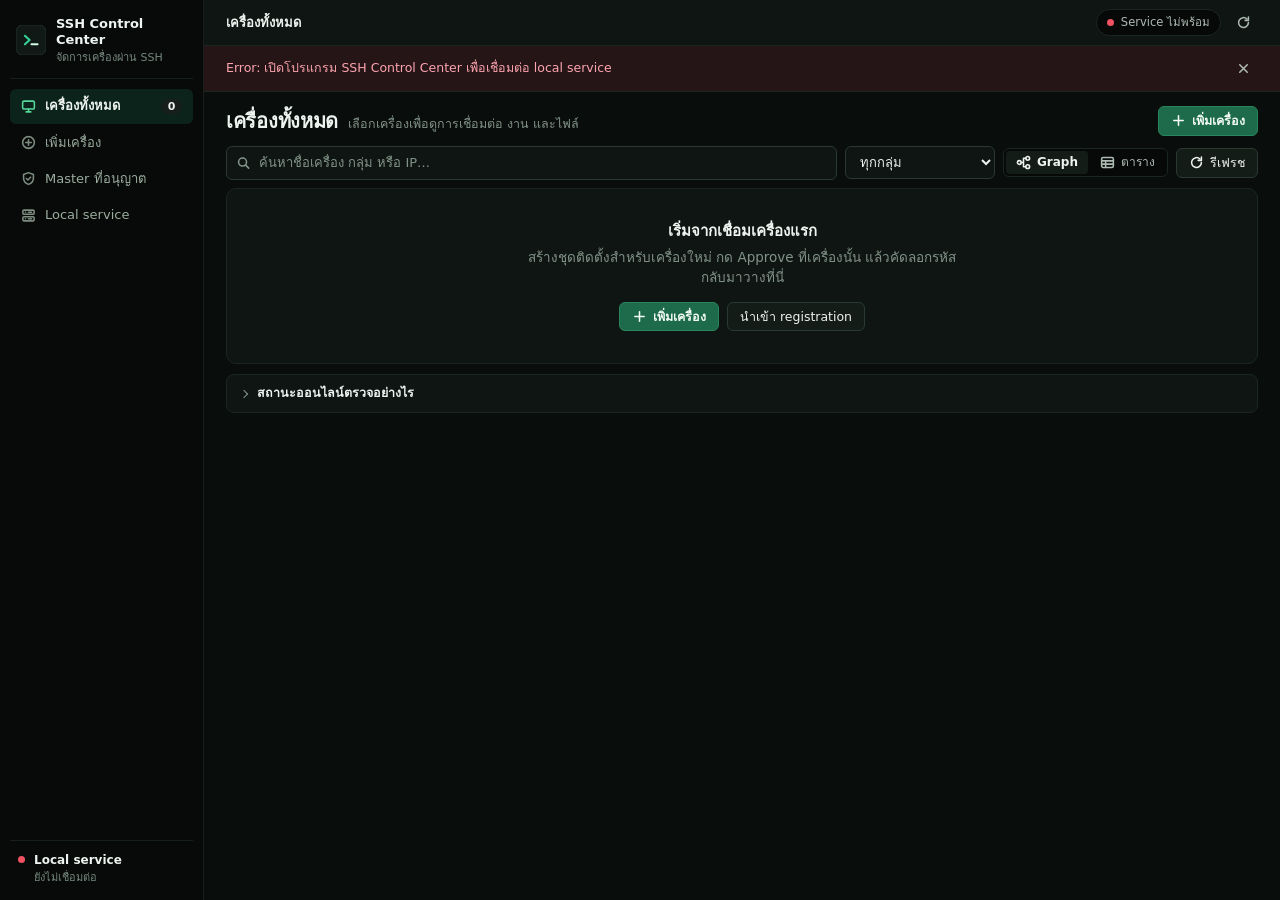
==== desktop/ui/index.html @ c4770f15 "Initial public release of SSH Control Center 0.4.0 Run commands, edit files and open terminals on Wi" ====
<!doctype html>
<html lang="th" data-theme="dark">
<head>
  <meta charset="utf-8">
  <meta name="viewport" content="width=device-width, initial-scale=1">
  <meta name="color-scheme" content="dark">
  <title>SSH Control Center</title><link rel="icon" href="data:,">
  <link rel="stylesheet" href="app.css">
  <script src="app.js" type="module"></script>
</head>
<body>
  <aside class="sidebar">
    <div class="brand">
      <svg class="brand-mark" viewBox="0 0 32 32" aria-hidden="true"><rect width="32" height="32" rx="7" fill="#111916" stroke="#22332c"/><path d="M9.5 11.5 14.5 16l-5 4.5" fill="none" stroke="#34d399" stroke-width="2.2" stroke-linecap="round" stroke-linejoin="round"/><path d="M16.5 20.5h6.5" stroke="#d1fae5" stroke-width="2.2" stroke-linecap="round"/></svg>
      <div class="brand-name">SSH Control Center<span>จัดการเครื่องผ่าน SSH</span></div>
    </div>
    <nav aria-label="เมนูหลัก">
      <button data-page="fleet" class="nav active"><svg class="i" viewBox="0 0 16 16" aria-hidden="true"><rect x="1.75" y="2.25" width="12.5" height="8.5" rx="1.5"/><path d="M5.5 13.75h5M8 10.75v3"/></svg>เครื่องทั้งหมด <span id="fleet-count" class="count">0</span></button>
      <button data-page="enroll" class="nav"><svg class="i" viewBox="0 0 16 16" aria-hidden="true"><circle cx="8" cy="8" r="6.25"/><path d="M8 5v6M5 8h6"/></svg>เพิ่มเครื่อง</button>
      <button data-page="masters" class="nav"><svg class="i" viewBox="0 0 16 16" aria-hidden="true"><path d="M8 1.75 2.75 3.75v4c0 3.1 2.2 5.4 5.25 6.5 3.05-1.1 5.25-3.4 5.25-6.5v-4Z"/><path d="m5.75 8 1.6 1.6 2.9-3"/></svg>Master ที่อนุญาต</button>
      <button data-page="service" class="nav"><svg class="i" viewBox="0 0 16 16" aria-hidden="true"><rect x="2" y="2.25" width="12" height="4.5" rx="1.25"/><rect x="2" y="9.25" width="12" height="4.5" rx="1.25"/><path d="M4.75 4.5h.01M4.75 11.5h.01M8 4.5h3.25M8 11.5h3.25"/></svg>Local service</button>
    </nav>
    <div class="sidebar-foot" title="ปิดหน้าต่างนี้แล้ว service และงานที่รันอยู่ยังทำงานต่อ"><span id="node-dot" class="dot pending"></span><strong id="node-label">กำลังเชื่อมต่อ…</strong><span id="node-role">ผ่าน local service</span></div>
  </aside>
  <div class="workspace">
    <header class="topbar">
      <div id="breadcrumb" class="breadcrumb"><strong>เครื่องทั้งหมด</strong></div>
      <div class="topbar-tools">
        <div class="service-pill" title="สถานะ local service บนเครื่องนี้"><span id="service-dot" class="dot pending"></span><span id="service-label">กำลังตรวจ service</span></div>
        <button class="icon-button" id="refresh-all" aria-label="รีเฟรชข้อมูล" title="รีเฟรชข้อมูล"><svg class="i" viewBox="0 0 16 16" aria-hidden="true"><path d="M13.25 8A5.25 5.25 0 1 1 11.7 4.3"/><path d="M13.25 2.25v3.5h-3.5"/></svg></button>
      </div>
    </header>
    <div id="notice" class="notice" role="status" hidden><span id="notice-text"></span><button type="button" class="icon-button" id="notice-close" aria-label="ปิดข้อความ" title="ปิดข้อความ"><svg class="i" viewBox="0 0 16 16" aria-hidden="true"><path d="m4 4 8 8M12 4l-8 8"/></svg></button></div>
    <main id="main" tabindex="-1"><div class="empty"><p>กำลังอ่านข้อมูลจาก local service…</p></div></main>
  </div>
  <dialog id="shell-dialog">
    <form id="open-shell-session">
      <h2>เลือก session ของ <span id="shell-machine"></span></h2>
      <p class="help">เครื่องนี้มีผู้ใช้ Owner login อยู่หลาย session เลือก session ที่จะเปิด Shell</p>
      <input id="shell-target" type="hidden" name="targetId">
      <label>Owner session<select id="shell-session" name="ownerSessionId" required></select></label>
      <div class="form-actions"><button type="submit" class="primary">เปิด Shell</button><button type="button" data-action="close-shell-dialog">ยกเลิก</button></div>
    </form>
  </dialog>
  <dialog id="two-way-dialog">
    <form id="confirm-two-way">
      <h2>เปิดสองทางกับ <span class="two-way-peer"></span></h2>
      <p>ให้ <strong class="two-way-peer"></strong> สั่งเครื่องลูกของเครื่องนี้ได้ เหมือนที่เครื่องนี้สั่งเครื่องลูกของเครื่องนั้นอยู่แล้ว</p>
      <p class="help">Windows จะขอสิทธิ์ admin หนึ่งครั้งเพื่อติดตั้งบนเครื่องนี้:</p>
      <ul class="help dialog-list"><li>OpenSSH Server (ถ้ายังไม่มี)</li><li>บัญชี sshcc-bridge ที่รับเฉพาะคำสั่งของ Control Center</li><li>กุญแจของ <span class="two-way-peer"></span> ใน authorized_keys และบทบาท Target ของ service</li></ul>
      <details><summary>รายละเอียดเพิ่มเติม</summary><p class="help">ระบบลงทะเบียนเครื่องนี้เป็น Target ของเครื่องนั้นด้วยขั้นตอนจับคู่ปกติ · Firewall คงตามเดิม เครื่องนั้นต้องเข้าพอร์ต 22 ของเครื่องนี้ได้ · ปิดภายหลังได้ด้วย “ปิดการ merge” หรือถอนสิทธิ์ Master</p></details>
      <input type="hidden" name="targetId">
      <div class="form-actions"><button type="submit" class="primary">ติดตั้งและเปิดสองทาง</button><button type="button" data-action="close-two-way-dialog" autofocus>ยกเลิก</button></div>
    </form>
  </dialog>
</body>
</html>
---- desktop/ui/app.css ----
:root {
  color-scheme: dark;
  --bg-app: #090d0b;
  --bg-surface: #0f1512;
  --bg-elevated: #141c18;
  --bg-sunken: #060908;
  --bg-hover: #19241f;
  --bg-selected: #13251d;
  --border-subtle: #1c2621;
  --border-strong: #2a3931;
  --text-primary: #edf3ef;
  --text-secondary: #adbab2;
  --text-muted: #829389;
  --accent: #1d6b4a;
  --accent-hover: #17583d;
  --accent-text: #56d99a;
  --accent-soft: rgba(52, 211, 153, .11);
  --accent-ring: rgba(86, 217, 154, .32);
  --on-accent: #f4fbf7;
  --status-online: #34d399;
  --status-online-text: #6ee7b7;
  --status-online-bg: rgba(52, 211, 153, .11);
  --status-offline: #f05262;
  --status-offline-text: #fda4af;
  --status-offline-bg: rgba(240, 82, 98, .12);
  --status-warning: #eab308;
  --status-warning-text: #fde047;
  --status-warning-bg: rgba(234, 179, 8, .12);
  --status-info: #38bdf8;
  --status-info-text: #7dd3fc;
  --status-info-bg: rgba(56, 189, 248, .12);
  --sidebar-bg: #070a09;
  --sidebar-text: #9bad9f;
  --sidebar-strong: #eef4f0;
  --sidebar-muted: #76887d;
  --sidebar-hover: rgba(255, 255, 255, .04);
  --sidebar-active: rgba(52, 211, 153, .12);
  --sidebar-line: #161f1b;
  --console-bg: #050807;
  --console-bar: #0b110e;
  --console-line: #19241e;
  --console-text: #e2ebe5;
  --console-muted: #829389;
  --code-bg: #070a09;
  --backdrop: rgba(4, 7, 6, .72);
  --pc-body: #25342d;
  --pc-stand: #4b6156;
  --pc-bay: #3a4d43;
  --pc-screen: #121a16;
  --pc-screen-on: #0d2b1f;
  --pc-line-on: #6ee7b7;
  --pc-screen-off: #171214;
  --pc-screen-wait: #241e11;
  --pc-line-wait: #fcd34d;
  --link-line: #23312a;
  --link-live: #2e8b64;
  --radius-sm: 6px;
  --radius: 8px;
  --radius-lg: 10px;
  font-family: "Segoe UI Variable Text", "Segoe UI", "Noto Sans Thai", "Leelawadee UI", system-ui, sans-serif;
  font-size: 13.5px;
  line-height: 1.5;
  color: var(--text-primary);
  background: var(--bg-app);
}

*, *::before, *::after { box-sizing: border-box; }
html, body { height: 100%; }
body { margin: 0; background: var(--bg-app); color: var(--text-primary); -webkit-font-smoothing: antialiased; }
::selection { background: var(--accent-soft); color: var(--text-primary); }
::-webkit-scrollbar { width: 9px; height: 9px; }
::-webkit-scrollbar-track { background: transparent; }
::-webkit-scrollbar-thumb { background: var(--border-strong); border-radius: 8px; border: 2px solid var(--bg-app); }
* { scrollbar-color: var(--border-strong) transparent; }
button, input, textarea, select { font: inherit; color: inherit; }
h1 { font-size: 20px; line-height: 1.3; letter-spacing: -.015em; font-weight: 650; margin: 0; text-wrap: balance; }
h2 { font-size: 15px; line-height: 1.35; font-weight: 600; margin: 0; text-wrap: balance; }
h3 { font-size: 13px; line-height: 1.35; font-weight: 600; margin: 0; }
p { margin: 0 0 10px; color: var(--text-secondary); max-width: 70ch; }
p:last-child { margin-bottom: 0; }
small, .help, .muted { color: var(--text-muted); font-size: 12px; line-height: 1.45; }
code, pre, .mono { font-family: "Cascadia Mono", "Consolas", "Ubuntu Mono", monospace; }
code { font-size: 12px; overflow-wrap: anywhere; }
pre { margin: 0; padding: 12px; background: var(--code-bg); color: var(--text-primary); border: 1px solid var(--border-subtle); border-radius: var(--radius-sm); overflow: auto; max-height: 300px; font-size: 12px; line-height: 1.55; white-space: pre-wrap; word-break: break-word; }
td, .num { font-variant-numeric: tabular-nums; }
svg.i { width: 15px; height: 15px; flex: none; fill: none; stroke: currentColor; stroke-width: 1.65; stroke-linecap: round; stroke-linejoin: round; }

/* Controls */
button {
  display: inline-flex; align-items: center; justify-content: center; gap: 6px;
  border: 1px solid var(--border-strong); background: var(--bg-elevated); color: var(--text-primary);
  padding: 6px 12px; border-radius: var(--radius-sm); cursor: pointer; font-weight: 500; font-size: 12.5px; line-height: 1.25;
  white-space: nowrap; transition: background-color .15s ease-out, border-color .15s ease-out, color .15s ease-out;
}
button:hover:not(:disabled) { background: var(--bg-hover); border-color: #3a5044; }
button:active:not(:disabled) { transform: translateY(.5px); }
button:disabled { opacity: .45; cursor: not-allowed; transform: none; }
button.primary { background: var(--accent); border-color: #28855d; color: var(--on-accent); font-weight: 600; }
button.primary:hover:not(:disabled) { background: var(--accent-hover); border-color: #319c6e; }
button.danger { color: var(--status-offline-text); border-color: rgba(240, 82, 98, .4); background: transparent; }
button.danger:hover:not(:disabled) { background: var(--status-offline-bg); border-color: var(--status-offline); }
button.text-button { border-color: transparent; background: transparent; color: var(--accent-text); padding: 4px 8px; font-weight: 600; }
button.text-button:hover:not(:disabled) { background: var(--accent-soft); border-color: transparent; }
button.text-button.danger { color: var(--status-offline-text); }
button.text-button.danger:hover:not(:disabled) { background: var(--status-offline-bg); }
button.icon-button { padding: 6px; border-color: transparent; background: transparent; color: var(--text-secondary); }
button.icon-button:hover:not(:disabled) { background: var(--bg-hover); color: var(--text-primary); border-color: transparent; }
button.small { padding: 4px 9px; font-size: 12px; }
.row-button { border: 0; background: transparent !important; color: var(--text-primary); padding: 0; font-weight: 600; text-align: left; justify-content: flex-start; white-space: normal; }
.row-button:hover:not(:disabled) { color: var(--accent-text); }

input:not([type="checkbox"]):not([type="hidden"]), select, textarea {
  width: 100%; border: 1px solid var(--border-strong); border-radius: var(--radius-sm);
  padding: 7px 10px; background: var(--bg-sunken); color: var(--text-primary); font-size: 13px; line-height: 1.4;
  transition: border-color .15s ease-out, box-shadow .15s ease-out;
}
input::placeholder, textarea::placeholder { color: var(--text-muted); opacity: 1; }
input:focus, select:focus, textarea:focus { outline: none; border-color: var(--accent-text); box-shadow: 0 0 0 3px var(--accent-ring); }
button:focus-visible, summary:focus-visible { outline: 2px solid var(--accent-text); outline-offset: 2px; }
input[type="checkbox"] { width: 15px; height: 15px; margin: 0; accent-color: var(--status-online); }
label { display: flex; flex-direction: column; gap: 5px; font-weight: 500; font-size: 12.5px; color: var(--text-primary); }
label > small { font-weight: 400; margin-top: -2px; }
.check-label { flex-direction: row !important; align-items: center; gap: 8px !important; font-weight: 500; cursor: pointer; }

/* App shell */
.sidebar {
  position: fixed; inset: 0 auto 0 0; width: 204px;
  background: var(--sidebar-bg); color: var(--sidebar-text);
  display: flex; flex-direction: column; padding: 14px 10px 12px;
  border-right: 1px solid var(--sidebar-line); z-index: 20; user-select: none;
}
.brand { display: flex; align-items: center; gap: 10px; padding: 2px 6px 14px; border-bottom: 1px solid var(--sidebar-line); margin-bottom: 10px; }
.brand-mark { width: 30px; height: 30px; flex: none; }
.brand-name { font-weight: 650; font-size: 13px; color: var(--sidebar-strong); line-height: 1.25; min-width: 0; }
.brand-name span { display: block; font-size: 11px; font-weight: 400; color: var(--sidebar-muted); margin-top: 2px; }
.sidebar nav { display: flex; flex-direction: column; gap: 2px; }
.nav {
  width: 100%; justify-content: flex-start; gap: 9px; border-color: transparent;
  background: transparent; color: var(--sidebar-text); padding: 8px 10px; font-weight: 500; font-size: 13px;
}
.nav svg.i { opacity: .8; }
.nav:hover:not(:disabled) { background: var(--sidebar-hover); color: var(--sidebar-strong); border-color: transparent; }
.nav.active { background: var(--sidebar-active); color: var(--sidebar-strong); font-weight: 600; border-color: transparent; }
.nav.active svg.i { opacity: 1; color: var(--accent-text); }
.nav .count { margin-left: auto; font-size: 11px; min-width: 21px; padding: 1px 6px; text-align: center; background: var(--sidebar-line); color: var(--sidebar-strong); border-radius: 99px; font-variant-numeric: tabular-nums; }
.sidebar-foot {
  margin-top: auto; padding: 10px 8px 2px; border-top: 1px solid var(--sidebar-line);
  display: grid; grid-template-columns: 8px minmax(0, 1fr); column-gap: 8px; row-gap: 1px; align-items: center; font-size: 12px;
}
.sidebar-foot strong { color: var(--sidebar-strong); font-weight: 600; white-space: nowrap; overflow: hidden; text-overflow: ellipsis; }
.sidebar-foot > span:last-child { grid-column: 2; color: var(--sidebar-muted); font-size: 11px; white-space: nowrap; overflow: hidden; text-overflow: ellipsis; }

.workspace { margin-left: 204px; min-height: 100vh; display: flex; flex-direction: column; min-width: 0; }
.topbar {
  height: 46px; padding: 0 22px; background: var(--bg-surface);
  border-bottom: 1px solid var(--border-subtle);
  display: flex; align-items: center; justify-content: space-between; gap: 12px; position: sticky; top: 0; z-index: 10;
}
.breadcrumb { display: flex; align-items: center; gap: 6px; font-size: 13px; color: var(--text-muted); min-width: 0; }
.breadcrumb strong { color: var(--text-primary); font-weight: 600; white-space: nowrap; overflow: hidden; text-overflow: ellipsis; }
.breadcrumb button { border: 0; background: transparent; color: var(--text-secondary); padding: 3px 6px; margin-left: -6px; font-weight: 500; }
.breadcrumb button:hover { color: var(--text-primary); background: var(--bg-hover); }
.breadcrumb svg.i { width: 13px; height: 13px; color: var(--text-muted); }
.topbar-tools { display: flex; align-items: center; gap: 8px; }
.service-pill { display: inline-flex; align-items: center; gap: 7px; padding: 4px 10px; border-radius: 99px; background: var(--bg-sunken); border: 1px solid var(--border-subtle); font-size: 11.5px; color: var(--text-secondary); }

.dot { width: 7px; height: 7px; border-radius: 50%; background: var(--text-muted); display: inline-block; flex: none; }
.dot.good { background: var(--status-online); }
.dot.bad { background: var(--status-offline); }
.dot.pending { background: var(--status-warning); }

.notice {
  margin: 0; padding: 8px 22px; background: var(--status-online-bg); color: var(--status-online-text);
  border-bottom: 1px solid var(--border-subtle); font-weight: 500; font-size: 12.5px;
  display: flex; align-items: center; justify-content: space-between; gap: 12px; white-space: pre-line;
}
.notice[hidden] { display: none; }
.notice.error { background: var(--status-offline-bg); color: var(--status-offline-text); }

main { flex: 1; width: 100%; max-width: 1240px; padding: 14px 22px 24px; outline: none; }

/* Page structure */
.page-heading { display: flex; align-items: center; justify-content: space-between; gap: 14px; margin-bottom: 10px; flex-wrap: wrap; }
.page-heading > div:first-child { display: flex; align-items: baseline; gap: 10px; flex-wrap: wrap; }
.page-heading p { margin: 0; color: var(--text-muted); font-size: 12.5px; }
.page-actions { display: flex; gap: 8px; align-items: center; flex-wrap: wrap; }

.surface { background: var(--bg-surface); border: 1px solid var(--border-subtle); border-radius: var(--radius-lg); padding: 16px; }
.surface + .surface, .section + .section, .surface + .section, .section + .surface { margin-top: 14px; }
.stack { display: grid; gap: 14px; }
.stack > .surface + .surface { margin-top: 0; }
.section-heading { display: flex; align-items: center; justify-content: space-between; gap: 12px; margin-bottom: 10px; flex-wrap: wrap; }
.section-heading p { margin: 2px 0 0; font-size: 12px; }
.split { display: grid; grid-template-columns: repeat(2, minmax(0, 1fr)); gap: 14px; align-items: start; }
.form-grid { display: grid; grid-template-columns: repeat(2, minmax(0, 1fr)); gap: 12px 14px; }
.full { grid-column: 1 / -1; }
.form-actions { display: flex; gap: 8px; align-items: center; margin-top: 12px; flex-wrap: wrap; }

/* Fleet toolbar & filters */
.toolbar { display: flex; gap: 8px; align-items: center; margin-bottom: 8px; flex-wrap: wrap; }
.search { position: relative; flex: 1 1 220px; min-width: 180px; }
.search svg.i { position: absolute; left: 10px; top: 50%; transform: translateY(-50%); color: var(--text-muted); pointer-events: none; }
.search input[type="search"] { padding-left: 32px; background: var(--bg-surface); }
.toolbar select { width: auto; min-width: 150px; background: var(--bg-surface); }
.segmented { display: inline-flex; padding: 2px; border-radius: var(--radius-sm); background: var(--bg-sunken); border: 1px solid var(--border-subtle); gap: 2px; }
.segmented button { border: 0; background: transparent; color: var(--text-secondary); padding: 4px 10px; font-size: 12px; border-radius: 4px; }
.segmented button[aria-pressed="true"] { background: var(--bg-elevated); color: var(--text-primary); font-weight: 600; }

.status-bar { display: flex; align-items: center; justify-content: space-between; gap: 10px; margin-bottom: 10px; flex-wrap: wrap; }
.status-filters { display: flex; gap: 5px; flex-wrap: wrap; }
.status-filter { padding: 3px 10px; border-radius: 99px; font-size: 12px; background: var(--bg-surface); border-color: var(--border-subtle); color: var(--text-secondary); gap: 6px; }
.status-filter strong { font-variant-numeric: tabular-nums; color: var(--text-primary); }
.status-filter[aria-pressed="true"] { background: var(--accent-soft); border-color: rgba(52, 211, 153, .38); color: var(--accent-text); }
.status-filter[aria-pressed="true"] strong { color: var(--accent-text); }
.status-meta { font-size: 11.5px; color: var(--text-muted); font-variant-numeric: tabular-nums; }
.status-meta.error { color: var(--status-warning-text); display: inline-flex; align-items: center; gap: 5px; }

/* Tables */
.table-wrap { background: var(--bg-surface); border: 1px solid var(--border-subtle); border-radius: var(--radius-lg); overflow-x: auto; }
.surface .table-wrap, details .table-wrap { border-radius: var(--radius); }
table { width: 100%; border-collapse: collapse; text-align: left; }
th { font-size: 11.5px; font-weight: 600; color: var(--text-muted); padding: 8px 14px; background: var(--bg-sunken); border-bottom: 1px solid var(--border-subtle); white-space: nowrap; }
td { padding: 9px 14px; border-bottom: 1px solid var(--border-subtle); font-size: 12.5px; vertical-align: middle; }
tbody tr:last-child td { border-bottom: 0; }
tbody tr.clickable:hover { background: var(--bg-hover); }
td strong { font-weight: 600; }
td small { display: block; margin-top: 1px; }
td.wrap { max-width: 440px; overflow-wrap: anywhere; }
td.actions { width: 1%; white-space: nowrap; }
td.actions .target-actions { flex-wrap: nowrap; justify-content: flex-end; }
td > code { white-space: nowrap; overflow-wrap: normal; }
.name-cell { display: flex; align-items: center; gap: 10px; min-width: 0; }
.name-cell > div { min-width: 0; }

/* Badges & Chips */
.badge {
  display: inline-flex; align-items: center; gap: 6px; padding: 2px 8px; border-radius: 99px;
  font-size: 11.5px; font-weight: 600; background: var(--bg-sunken); color: var(--text-secondary);
  border: 1px solid var(--border-subtle); white-space: nowrap;
}
.badge::before { content: ""; width: 6px; height: 6px; border-radius: 50%; background: currentColor; opacity: .85; }
.badge.good { background: var(--status-online-bg); color: var(--status-online-text); border-color: rgba(52, 211, 153, .28); }
.badge.bad { background: var(--status-offline-bg); color: var(--status-offline-text); border-color: rgba(240, 82, 98, .28); }
.badge.pending { background: var(--status-warning-bg); color: var(--status-warning-text); border-color: rgba(234, 179, 8, .28); }
.badge.running { background: var(--status-info-bg); color: var(--status-info-text); border-color: rgba(56, 189, 248, .28); }
.chip { display: inline-flex; align-items: center; gap: 4px; padding: 1px 7px; border-radius: 5px; font-size: 11.5px; background: var(--bg-sunken); color: var(--text-secondary); border: 1px solid var(--border-subtle); font-weight: 500; }

/* Callouts */
.callout {
  display: flex; align-items: flex-start; gap: 12px; padding: 12px 14px;
  border-radius: var(--radius); border: 1px solid var(--border-subtle); background: var(--bg-surface);
}
.callout > svg.i { width: 17px; height: 17px; margin-top: 2px; color: var(--text-muted); }
.callout-body { flex: 1; min-width: 0; }
.callout-body strong { display: block; font-weight: 600; color: var(--text-primary); margin-bottom: 2px; }
.callout-body p { font-size: 12.5px; margin-bottom: 6px; }
.callout.good { background: var(--status-online-bg); border-color: rgba(52, 211, 153, .26); }
.callout.good > svg.i, .callout.good .callout-body strong { color: var(--status-online-text); }
.callout.bad { background: var(--status-offline-bg); border-color: rgba(240, 82, 98, .28); }
.callout.bad > svg.i, .callout.bad .callout-body strong { color: var(--status-offline-text); }
.callout.pending { background: var(--status-warning-bg); border-color: rgba(234, 179, 8, .28); }
.callout.pending > svg.i, .callout.pending .callout-body strong { color: var(--status-warning-text); }
.callout + .tabs { margin-top: 14px; }
.callout ul { margin: 6px 0 0; padding-left: 18px; color: var(--text-secondary); font-size: 12.5px; }
.callout li + li { margin-top: 3px; }
.callout li b { color: var(--text-primary); }
.callout code { background: rgba(0, 0, 0, .28); padding: 1px 5px; border-radius: 4px; }

/* Disclosures */
details { border: 1px solid var(--border-subtle); border-radius: var(--radius); background: var(--bg-surface); overflow: hidden; }
details + details { margin-top: 8px; }
summary {
  cursor: pointer; font-weight: 600; font-size: 12.5px; color: var(--text-primary);
  padding: 9px 14px; display: flex; align-items: center; gap: 8px; list-style: none; user-select: none;
}
summary::-webkit-details-marker { display: none; }
summary::before {
  content: ""; width: 6px; height: 6px; border-right: 1.8px solid var(--text-muted); border-bottom: 1.8px solid var(--text-muted);
  transform: rotate(-45deg); transition: transform .15s ease-out; margin-right: 2px; flex: none;
}
details[open] > summary::before { transform: rotate(45deg); }
details[open] > summary { border-bottom: 1px solid var(--border-subtle); background: var(--bg-sunken); }
details > div, details > form, details > p { padding: 14px; }
summary small { font-weight: 400; margin-left: auto; }
.disclosure-list { display: flex; flex-direction: column; gap: 8px; margin-top: 14px; }
.disclosure-list details + details { margin-top: 0; }

/* Key-value & Stat grid */
.facts { display: grid; grid-template-columns: repeat(auto-fit, minmax(190px, 1fr)); gap: 12px 16px; margin: 0; }
.facts div { min-width: 0; }
.facts dt { font-size: 11.5px; color: var(--text-muted); margin-bottom: 2px; }
.facts dd { margin: 0; font-weight: 500; overflow-wrap: anywhere; font-size: 13px; }
.stat-grid { display: grid; grid-template-columns: repeat(auto-fit, minmax(170px, 1fr)); gap: 1px; background: var(--border-subtle); border: 1px solid var(--border-subtle); border-radius: var(--radius-lg); overflow: hidden; margin-bottom: 14px; }
.stat { background: var(--bg-surface); padding: 12px 14px; min-width: 0; }
.stat-label { font-size: 11.5px; color: var(--text-muted); margin-bottom: 4px; }
.stat-value { font-size: 14px; font-weight: 600; color: var(--text-primary); overflow-wrap: anywhere; font-variant-numeric: tabular-nums; }
.stat-sub { font-size: 11.5px; color: var(--text-muted); margin-top: 2px; }
.copy-row { display: flex; align-items: center; justify-content: space-between; gap: 10px; padding: 7px 10px; background: var(--bg-sunken); border: 1px solid var(--border-subtle); border-radius: var(--radius-sm); }
.copy-row code { flex: 1; min-width: 0; }
.copy-row + .copy-row { margin-top: 6px; }
.client-link-grid { display: grid; grid-template-columns: repeat(auto-fit, minmax(260px, 1fr)); gap: 12px; margin-top: 12px; }
.client-link .card-head { align-items: flex-start; }
.client-link .facts { margin: 10px 0; }
.client-link details { margin-top: 8px; }
.client-link .form-actions { margin-top: 8px; gap: 8px; align-items: center; }

/* Empty states */
.empty { text-align: center; padding: 32px 20px; background: var(--bg-surface); border: 1px solid var(--border-subtle); border-radius: var(--radius-lg); }
.empty h2 { margin-bottom: 6px; }
.empty p { color: var(--text-muted); max-width: 440px; margin: 0 auto 14px; }
.empty .page-actions { justify-content: center; }
.empty-inline { padding: 16px; color: var(--text-muted); font-size: 12.5px; text-align: center; line-height: 1.6; }
.error-inline { padding: 10px 12px; border-radius: var(--radius-sm); background: var(--status-offline-bg); color: var(--status-offline-text); font-size: 12.5px; }

/* Target workspace */
.back-bar { margin-bottom: 6px; }
.target-title { display: flex; flex-direction: column; gap: 6px; min-width: 0; }
.target-title h1 { overflow-wrap: anywhere; }
.meta-row { display: flex; align-items: center; gap: 6px; flex-wrap: wrap; }
.target-actions { display: flex; gap: 6px; align-items: center; flex-wrap: wrap; }
.tabs { display: flex; gap: 4px; border-bottom: 1px solid var(--border-subtle); margin-bottom: 14px; }
.tabs button {
  border: 0; border-bottom: 2px solid transparent; border-radius: 0; background: transparent;
  color: var(--text-muted); padding: 7px 12px 9px; font-weight: 600; margin-bottom: -1px;
}
.tabs button:hover:not(:disabled) { color: var(--text-primary); background: transparent; }
.tabs button.active { color: var(--accent-text); border-bottom-color: var(--accent-text); }

/* Jobs & Console */
.jobs-toolbar { display: flex; align-items: center; justify-content: space-between; gap: 10px; margin-bottom: 10px; flex-wrap: wrap; }
.new-job { margin-bottom: 14px; }
.new-job h2 { margin-bottom: 10px; }
.new-job details { margin-top: 10px; background: var(--bg-sunken); }
.job-layout { display: grid; grid-template-columns: 260px minmax(0, 1fr); gap: 14px; align-items: start; }
.job-list { background: var(--bg-surface); border: 1px solid var(--border-subtle); border-radius: var(--radius-lg); overflow: hidden; max-height: 520px; overflow-y: auto; }
.job-row {
  width: 100%; display: block; text-align: left; padding: 10px 12px; border: 0;
  border-bottom: 1px solid var(--border-subtle); border-radius: 0; background: transparent;
}
.job-row:last-child { border-bottom: 0; }
.job-row:hover:not(:disabled) { background: var(--bg-hover); }
.job-row.active { background: var(--bg-selected); box-shadow: inset 0 0 0 1px var(--accent-text); }
.job-row > div { display: flex; justify-content: space-between; align-items: center; gap: 8px; margin-bottom: 4px; }
.job-row code { display: block; white-space: nowrap; overflow: hidden; text-overflow: ellipsis; font-size: 12px; color: var(--text-primary); }
.job-row small { display: block; margin-top: 3px; }
.job-detail { min-width: 0; }
.job-head { display: flex; align-items: flex-start; justify-content: space-between; gap: 12px; margin-bottom: 10px; flex-wrap: wrap; }
.job-meta { display: flex; flex-wrap: wrap; gap: 6px 14px; font-size: 12px; color: var(--text-muted); margin: 8px 0 12px; }
.job-meta span { display: inline-flex; align-items: center; gap: 5px; }
.console { background: var(--console-bg); color: var(--console-text); border-radius: var(--radius); border: 1px solid var(--console-line); overflow: hidden; }
.console-bar { display: flex; align-items: center; justify-content: space-between; gap: 8px; padding: 6px 10px; background: var(--console-bar); border-bottom: 1px solid var(--console-line); flex-wrap: wrap; }
.console-bar .segmented { background: rgba(255, 255, 255, .04); border-color: rgba(255, 255, 255, .1); }
.console-bar .segmented button { color: var(--console-muted); padding: 3px 9px; font-size: 11.5px; }
.console-bar .segmented button[aria-pressed="true"] { background: rgba(255, 255, 255, .12); color: #ffffff; box-shadow: none; }
.console-bar button:not(.segmented button) { background: rgba(255, 255, 255, .06); border-color: rgba(255, 255, 255, .14); color: var(--console-text); padding: 3px 9px; font-size: 11.5px; }
.console-bar button:not(.segmented button):hover:not(:disabled) { background: rgba(255, 255, 255, .12); }
.console pre { background: transparent; color: var(--console-text); border: 0; border-radius: 0; max-height: 360px; padding: 12px; }
.live-pill { display: inline-flex; align-items: center; gap: 6px; font-size: 11.5px; color: var(--console-muted); }

/* Files */
.path-bar { display: flex; gap: 6px; align-items: center; margin-bottom: 12px; flex-wrap: wrap; }
.path-bar input { flex: 1 1 240px; background: var(--bg-surface); }
.file-name { display: inline-flex; align-items: center; gap: 7px; font-weight: 500; }
.file-name.folder { font-weight: 600; }
.file-name svg.i { color: var(--text-muted); }
.file-name.folder svg.i { color: var(--accent-text); }
.editor { margin-top: 14px; }
.editor-head { display: flex; align-items: center; justify-content: space-between; gap: 10px; margin-bottom: 8px; flex-wrap: wrap; }

/* Enrollment */
.stepper { list-style: none; padding: 0; display: grid; grid-template-columns: repeat(4, 1fr); gap: 8px; margin: 0 0 16px; counter-reset: step; }
.stepper li { display: flex; gap: 9px; align-items: flex-start; padding: 8px 10px; border-radius: 8px; border: 1px solid var(--border-subtle); background: var(--bg-surface); color: var(--text-muted); }
.step-num {
  width: 20px; height: 20px; border-radius: 50%; border: 1.5px solid var(--border-strong);
  display: inline-flex; align-items: center; justify-content: center; font-size: 11px; font-weight: 700; flex: none; margin-top: 1px;
  font-variant-numeric: tabular-nums;
}
.stepper li.done .step-num { background: var(--status-online); border-color: var(--status-online); color: #051610; }
.stepper li.current { background: var(--accent-soft); border-color: rgba(52, 211, 153, .32); color: var(--text-secondary); }
.stepper li.current .step-num { border-color: var(--accent-text); color: var(--accent-text); background: rgba(52, 211, 153, .12); }
.stepper li.current strong { color: var(--text-primary); }
.stepper strong { display: block; font-size: 12.5px; color: var(--text-secondary); line-height: 1.3; }
.stepper small { display: block; font-size: 11px; margin-top: 1px; }

.pairing-card { display: flex; flex-direction: column; gap: 12px; }
.pairing-progress { display: flex; flex-direction: column; gap: 8px; }
.Inline-form { display: flex; gap: 8px; align-items: flex-end; flex-wrap: wrap; margin-top: 6px; }
.Inline-form label { flex: 1 1 220px; }

/* Masters */
.card-head { display: flex; align-items: flex-start; justify-content: space-between; gap: 12px; margin-bottom: 12px; flex-wrap: wrap; }
.card-head p { margin: 2px 0 0; font-size: 12px; }
.discovered { margin-bottom: 12px; padding: 12px; background: var(--bg-sunken); border: 1px solid var(--border-subtle); border-radius: var(--radius); }
.discovered-head { display: flex; justify-content: space-between; align-items: center; gap: 8px; margin-bottom: 8px; }

/* Dialogs */
dialog { border: 1px solid var(--border-strong); border-radius: 10px; padding: 20px; max-width: 500px; width: calc(100% - 40px); color: var(--text-primary); background: var(--bg-elevated); }
dialog::backdrop { background: var(--backdrop); }
dialog h2 { margin-bottom: 8px; }
dialog p { font-size: 13px; }
.dialog-list { margin: -4px 0 12px; padding-left: 20px; }

/* Fleet Constellation Topology */
.constellation { display: flex; flex-direction: column; align-items: stretch; }
.constellation-core {
  position: relative; align-self: center; width: min(310px, 100%);
  padding: 0 0 14px; display: flex; justify-content: center;
}
.constellation-core::after {
  content: ""; position: absolute; left: 50%; bottom: 0; width: 1px; height: 14px;
  background: var(--link-line); transform: translateX(-50%);
}
.constellation-core.is-live::after { background: var(--link-live); }
.constellation-sectors { display: grid; grid-template-columns: 1fr; gap: 12px; position: relative; }
.constellation-sectors.is-multi { grid-template-columns: repeat(auto-fit, minmax(340px, 1fr)); align-items: start; }
.constellation-sectors.is-multi::before {
  content: ""; position: absolute; top: 0; left: 22%; right: 22%; height: 1px;
  background: var(--link-line); pointer-events: none;
}
.sector {
  position: relative; background: var(--bg-surface); border: 1px solid var(--border-subtle);
  border-radius: var(--radius-lg); padding: 11px 13px 13px;
}
.sector-head { display: flex; flex-direction: column; gap: 8px; padding-bottom: 9px; margin-bottom: 9px; border-bottom: 1px solid var(--border-subtle); }
.sector-title { display: flex; align-items: center; justify-content: space-between; gap: 10px; flex-wrap: wrap; }
.sector-title > div { display: flex; align-items: baseline; gap: 10px; flex-wrap: wrap; }
.sector-title .meta-row { color: var(--text-muted); font-size: 11.5px; }
.sector-title .text-button { padding: 2px 6px; font-size: 12px; }
.direction { display: inline-flex; align-items: center; gap: 4px; font-size: 11.5px; font-weight: 600; color: var(--text-muted); }
.direction.is-both { color: var(--accent-text); }
.sector-nodes { display: grid; grid-template-columns: repeat(auto-fill, minmax(200px, 1fr)); gap: 7px; }

.node {
  position: relative; display: flex; align-items: center; min-width: 0;
  border: 1px solid var(--border-subtle); border-radius: var(--radius);
  background: var(--bg-elevated); transition: border-color .15s ease-out, background-color .15s ease-out;
}
.node:hover { border-color: var(--border-strong); background: var(--bg-hover); }
.node.is-root { width: 100%; background: var(--bg-surface); border-color: var(--border-strong); }
.node.is-master:not(.is-root) { background: var(--bg-sunken); }
.node-main {
  flex: 1; display: grid; grid-template-columns: 44px minmax(0, 1fr); align-items: center; gap: 9px;
  min-width: 0; border: 0; border-radius: var(--radius); background: transparent !important;
  padding: 7px 9px; text-align: left; color: var(--text-primary); white-space: normal;
}
.node:has(.node-shell) .node-main { padding-right: 4px; }
.node-info { display: flex; flex-direction: column; min-width: 0; gap: 1px; }
.node-label { font-weight: 600; font-size: 12.5px; line-height: 1.25; white-space: nowrap; overflow: hidden; text-overflow: ellipsis; display: flex; align-items: center; gap: 5px; }
.node-sub { font-size: 11px; color: var(--text-muted); white-space: nowrap; overflow: hidden; text-overflow: ellipsis; font-variant-numeric: tabular-nums; }
.node-state { display: inline-flex; align-items: center; gap: 5px; font-size: 11px; font-weight: 600; color: var(--text-muted); margin-top: 2px; }
.node-tag { font-size: 10px; font-weight: 500; padding: 0 5px; border-radius: 4px; background: var(--bg-sunken); border: 1px solid var(--border-subtle); color: var(--text-secondary); flex: none; }
.node-shell { flex: none; padding: 5px 6px; margin-right: 4px; border-color: transparent; background: transparent; color: var(--text-muted); }
.node-shell:hover:not(:disabled) { color: var(--accent-text); background: var(--accent-soft); border-color: transparent; }

.is-online .node-state { color: var(--status-online-text); }
.is-online .dot { background: var(--status-online); }
.is-offline .dot { background: var(--status-offline); }
.is-offline .node-state { color: var(--status-offline-text); }
.node.is-offline { background: var(--bg-sunken); }
.is-offline .node-label { color: var(--text-secondary); }
.is-checking .dot, .is-legacy .dot { background: var(--status-warning); }
.is-legacy .node-state { color: var(--status-warning-text); }

/* Animated PC icon */
.pc { width: 44px; height: 32px; flex: none; overflow: visible; }
.pc-body { fill: var(--pc-body); }
.pc-stand { fill: var(--pc-stand); }
.pc-bay { fill: var(--pc-bay); }
.pc-led { fill: var(--pc-bay); }
.pc-screen { fill: var(--pc-screen); transition: fill .4s; }
.pc-line, .pc-cursor { fill: var(--pc-stand); }
.pc-glare { display: none; }
.pc-type { transform-box: fill-box; transform-origin: left center; }
.is-online .pc-screen { fill: var(--pc-screen-on); }
.is-online .pc-line { fill: var(--pc-line-on); }
.is-online .pc-cursor { fill: var(--status-online); animation: blink 1.1s steps(1) infinite; }
.is-online .pc-type { animation: type 3.4s ease-in-out infinite; }
.is-online .pc-led { fill: var(--status-online); animation: breathe 2.4s ease-in-out infinite; }
.is-offline .pc-screen { fill: var(--pc-screen-off); }
.is-offline .pc-line, .is-offline .pc-cursor { display: none; }
.is-offline .pc-glare { display: block; fill: #ffffff10; }
.is-checking .pc-screen { fill: var(--pc-screen-wait); animation: breathe 1.6s ease-in-out infinite; }
.is-checking .pc-line, .is-checking .pc-cursor { fill: var(--pc-line-wait); }
.just-changed.is-online .pc-screen { animation: power-on .7s ease-out; }
.just-changed.is-offline .pc-screen { animation: power-off .6s ease-in; }
@keyframes blink { 50% { opacity: 0; } }
@keyframes type { 0% { transform: scaleX(.15); } 55%, 100% { transform: scaleX(1); } }
@keyframes breathe { 50% { opacity: .55; } }
@keyframes power-on { 0% { fill: var(--pc-screen-off); } 35% { fill: #d1fae5; } }
@keyframes power-off { 0% { fill: #d1fae5; } }

.fleet-hint { margin-top: 10px; }
.fleet-hint ul { margin: 0; padding-left: 18px; font-size: 12px; color: var(--text-muted); line-height: 1.75; }

@media (prefers-reduced-motion: reduce) {
  *, *::before, *::after { animation: none !important; transition: none !important; }
}

@media (max-width: 1020px) {
  .sidebar { width: 184px; }
  .workspace { margin-left: 184px; }
  .topbar { padding: 0 18px; }
  .notice { padding: 8px 18px; }
  main { padding: 14px 18px 24px; }
  .split { grid-template-columns: 1fr; }
  .job-layout { grid-template-columns: 220px minmax(0, 1fr); }
  .service-pill span:last-child { display: none; }
}

@media (max-width: 860px) {
  .sidebar { width: 164px; padding-left: 8px; padding-right: 8px; }
  .workspace { margin-left: 164px; }
  .brand-name span { display: none; }
  .nav { font-size: 12px; gap: 7px; }
  .topbar { padding: 0 14px; }
  main { padding: 12px 14px 22px; }
  .job-layout { grid-template-columns: 1fr; }
  .job-list { max-height: 200px; }
  .form-grid { gap: 12px; grid-template-columns: 1fr; }
  .stepper { grid-template-columns: repeat(2, 1fr); }
  .surface { padding: 14px; }
  th, td { padding: 8px 10px; }
  td.actions .btn-label { display: none; }
  .constellation-sectors.is-multi { grid-template-columns: 1fr; }
  .constellation-sectors.is-multi::before { display: none; }
  .sector-nodes { grid-template-columns: repeat(auto-fill, minmax(175px, 1fr)); }
}
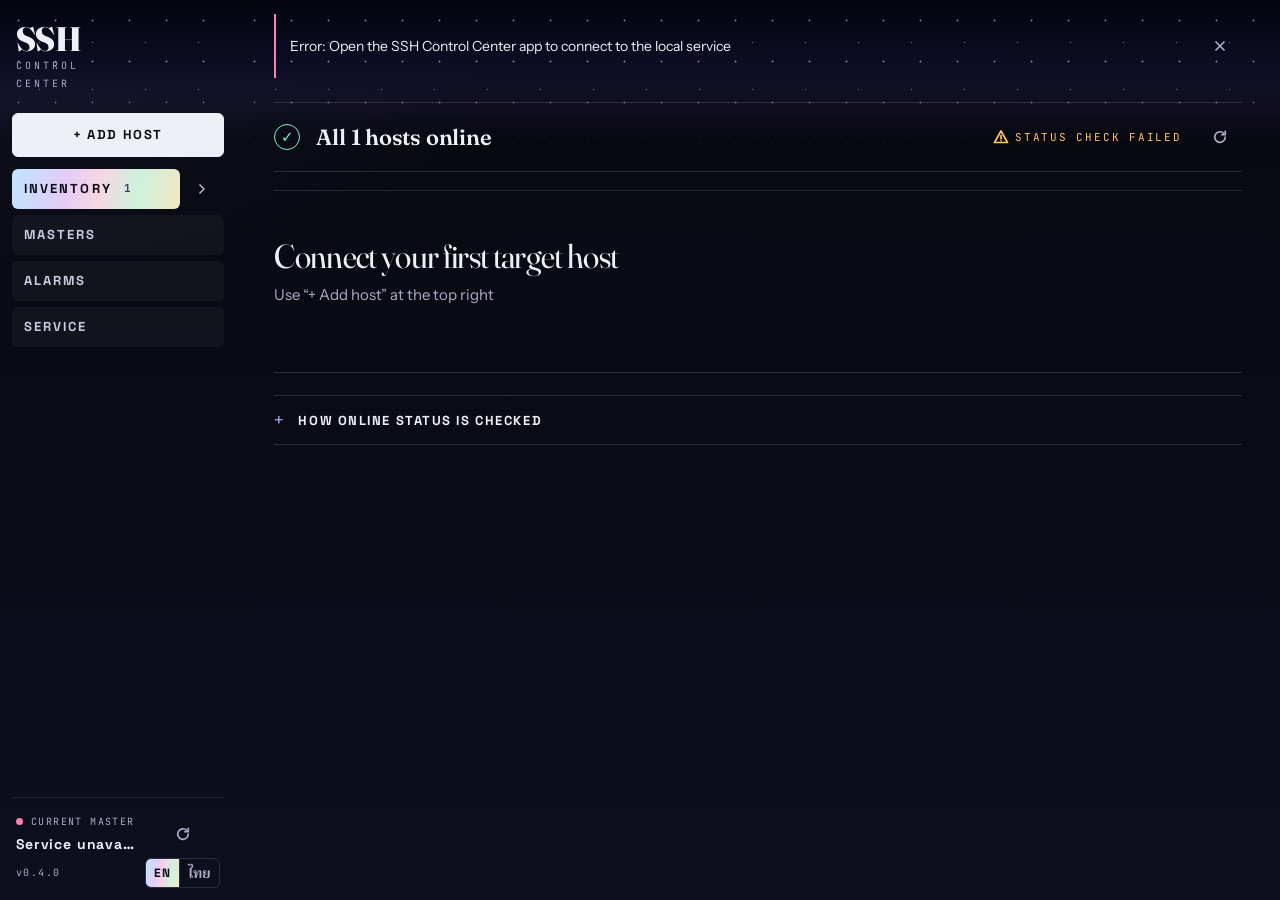
==== commit 5aae592a: "Merge pull request #1 from VK-butter/release-0.5.2 Update SSH Control Center to v0.5.2" ====
--- a/desktop/ui/index.html
+++ b/desktop/ui/index.html
@@ -1,57 +1,74 @@
-<!doctype html>
-<html lang="th" data-theme="dark">
-<head>
-  <meta charset="utf-8">
-  <meta name="viewport" content="width=device-width, initial-scale=1">
-  <meta name="color-scheme" content="dark">
-  <title>SSH Control Center</title><link rel="icon" href="data:,">
-  <link rel="stylesheet" href="app.css">
-  <script src="app.js" type="module"></script>
-</head>
-<body>
-  <aside class="sidebar">
-    <div class="brand">
-      <svg class="brand-mark" viewBox="0 0 32 32" aria-hidden="true"><rect width="32" height="32" rx="7" fill="#111916" stroke="#22332c"/><path d="M9.5 11.5 14.5 16l-5 4.5" fill="none" stroke="#34d399" stroke-width="2.2" stroke-linecap="round" stroke-linejoin="round"/><path d="M16.5 20.5h6.5" stroke="#d1fae5" stroke-width="2.2" stroke-linecap="round"/></svg>
-      <div class="brand-name">SSH Control Center<span>จัดการเครื่องผ่าน SSH</span></div>
-    </div>
-    <nav aria-label="เมนูหลัก">
-      <button data-page="fleet" class="nav active"><svg class="i" viewBox="0 0 16 16" aria-hidden="true"><rect x="1.75" y="2.25" width="12.5" height="8.5" rx="1.5"/><path d="M5.5 13.75h5M8 10.75v3"/></svg>เครื่องทั้งหมด <span id="fleet-count" class="count">0</span></button>
-      <button data-page="enroll" class="nav"><svg class="i" viewBox="0 0 16 16" aria-hidden="true"><circle cx="8" cy="8" r="6.25"/><path d="M8 5v6M5 8h6"/></svg>เพิ่มเครื่อง</button>
-      <button data-page="masters" class="nav"><svg class="i" viewBox="0 0 16 16" aria-hidden="true"><path d="M8 1.75 2.75 3.75v4c0 3.1 2.2 5.4 5.25 6.5 3.05-1.1 5.25-3.4 5.25-6.5v-4Z"/><path d="m5.75 8 1.6 1.6 2.9-3"/></svg>Master ที่อนุญาต</button>
-      <button data-page="service" class="nav"><svg class="i" viewBox="0 0 16 16" aria-hidden="true"><rect x="2" y="2.25" width="12" height="4.5" rx="1.25"/><rect x="2" y="9.25" width="12" height="4.5" rx="1.25"/><path d="M4.75 4.5h.01M4.75 11.5h.01M8 4.5h3.25M8 11.5h3.25"/></svg>Local service</button>
-    </nav>
-    <div class="sidebar-foot" title="ปิดหน้าต่างนี้แล้ว service และงานที่รันอยู่ยังทำงานต่อ"><span id="node-dot" class="dot pending"></span><strong id="node-label">กำลังเชื่อมต่อ…</strong><span id="node-role">ผ่าน local service</span></div>
-  </aside>
-  <div class="workspace">
-    <header class="topbar">
-      <div id="breadcrumb" class="breadcrumb"><strong>เครื่องทั้งหมด</strong></div>
-      <div class="topbar-tools">
-        <div class="service-pill" title="สถานะ local service บนเครื่องนี้"><span id="service-dot" class="dot pending"></span><span id="service-label">กำลังตรวจ service</span></div>
-        <button class="icon-button" id="refresh-all" aria-label="รีเฟรชข้อมูล" title="รีเฟรชข้อมูล"><svg class="i" viewBox="0 0 16 16" aria-hidden="true"><path d="M13.25 8A5.25 5.25 0 1 1 11.7 4.3"/><path d="M13.25 2.25v3.5h-3.5"/></svg></button>
-      </div>
-    </header>
-    <div id="notice" class="notice" role="status" hidden><span id="notice-text"></span><button type="button" class="icon-button" id="notice-close" aria-label="ปิดข้อความ" title="ปิดข้อความ"><svg class="i" viewBox="0 0 16 16" aria-hidden="true"><path d="m4 4 8 8M12 4l-8 8"/></svg></button></div>
-    <main id="main" tabindex="-1"><div class="empty"><p>กำลังอ่านข้อมูลจาก local service…</p></div></main>
-  </div>
-  <dialog id="shell-dialog">
-    <form id="open-shell-session">
-      <h2>เลือก session ของ <span id="shell-machine"></span></h2>
-      <p class="help">เครื่องนี้มีผู้ใช้ Owner login อยู่หลาย session เลือก session ที่จะเปิด Shell</p>
-      <input id="shell-target" type="hidden" name="targetId">
-      <label>Owner session<select id="shell-session" name="ownerSessionId" required></select></label>
-      <div class="form-actions"><button type="submit" class="primary">เปิด Shell</button><button type="button" data-action="close-shell-dialog">ยกเลิก</button></div>
-    </form>
-  </dialog>
-  <dialog id="two-way-dialog">
-    <form id="confirm-two-way">
-      <h2>เปิดสองทางกับ <span class="two-way-peer"></span></h2>
-      <p>ให้ <strong class="two-way-peer"></strong> สั่งเครื่องลูกของเครื่องนี้ได้ เหมือนที่เครื่องนี้สั่งเครื่องลูกของเครื่องนั้นอยู่แล้ว</p>
-      <p class="help">Windows จะขอสิทธิ์ admin หนึ่งครั้งเพื่อติดตั้งบนเครื่องนี้:</p>
-      <ul class="help dialog-list"><li>OpenSSH Server (ถ้ายังไม่มี)</li><li>บัญชี sshcc-bridge ที่รับเฉพาะคำสั่งของ Control Center</li><li>กุญแจของ <span class="two-way-peer"></span> ใน authorized_keys และบทบาท Target ของ service</li></ul>
-      <details><summary>รายละเอียดเพิ่มเติม</summary><p class="help">ระบบลงทะเบียนเครื่องนี้เป็น Target ของเครื่องนั้นด้วยขั้นตอนจับคู่ปกติ · Firewall คงตามเดิม เครื่องนั้นต้องเข้าพอร์ต 22 ของเครื่องนี้ได้ · ปิดภายหลังได้ด้วย “ปิดการ merge” หรือถอนสิทธิ์ Master</p></details>
-      <input type="hidden" name="targetId">
-      <div class="form-actions"><button type="submit" class="primary">ติดตั้งและเปิดสองทาง</button><button type="button" data-action="close-two-way-dialog" autofocus>ยกเลิก</button></div>
-    </form>
-  </dialog>
-</body>
-</html>
+<!doctype html>
+<html lang="en">
+<head>
+  <meta charset="utf-8">
+  <meta name="viewport" content="width=device-width, initial-scale=1">
+  <meta name="color-scheme" content="dark">
+  <title>SSH Control Center</title><link rel="icon" href="data:,">
+  <link rel="stylesheet" href="app.css">
+  <link rel="stylesheet" href="sky.css">
+  <script src="app.js" type="module"></script>
+</head>
+<!-- Words marked data-i18n (text), data-i18n-aria / -title / -placeholder (attributes) come from strings.js. -->
+<body>
+  <aside class="app-side" aria-label="Navigation" data-i18n-aria="side.nav">
+    <div class="side-logo" role="img" aria-label="SSH Control Center" data-raw><b>SSH</b><span>Control</span><span>Center</span></div>
+    <button class="accent add-host" data-action="add-host" data-i18n="side.addHost">+ Add host</button>
+    <nav class="side-nav" aria-label="Main menu" data-i18n-aria="side.menu">
+      <div class="side-nav-row"><button data-page="datacenter" class="nav active"><span data-i18n="side.inventory">Inventory</span> <span id="fleet-count" class="count">0</span></button><button class="icon-button tree-toggle" data-action="tree-toggle" aria-expanded="false" aria-controls="side-hosts" aria-label="Show or hide the host tree" title="Show or hide the host tree" data-i18n-aria="side.treeToggle" data-i18n-title="side.treeToggle"><svg class="i" viewBox="0 0 16 16" aria-hidden="true"><path d="m4 6 4 4 4-4"/></svg></button></div>
+      <div class="side-hosts" id="side-hosts" hidden>
+        <div class="search"><svg class="i" viewBox="0 0 16 16" aria-hidden="true"><circle cx="7" cy="7" r="4.5"/><path d="m10.5 10.5 3.5 3.5"/></svg><input id="dc-search" type="search" aria-label="Filter hosts" placeholder="Filter hosts…" data-i18n-aria="side.filter" data-i18n-placeholder="side.filterPlaceholder"></div>
+        <div id="dc-tree"></div>
+      </div>
+      <button data-page="masters" class="nav" data-i18n="side.masters">Masters</button>
+      <button data-page="alarms" class="nav"><span data-i18n="side.alarms">Alarms</span> <span id="alarm-count" class="count alarm-count" hidden>0</span></button>
+      <button data-page="service" class="nav" data-i18n="side.service">Service</button>
+    </nav>
+    <div class="side-foot" title="This window operates from this Master" data-i18n-title="side.footTitle"><span class="label"><span id="service-dot" class="dot pending"></span><span data-i18n="side.current">Current Master</span></span><strong id="service-label" data-i18n="side.connecting">Connecting…</strong><small id="app-version" class="side-version">v0.4.0</small>
+      <button class="icon-button" id="refresh-all" aria-label="Refresh" title="Refresh" data-i18n-aria="side.refresh" data-i18n-title="side.refresh"><svg class="i" viewBox="0 0 16 16" aria-hidden="true"><path d="M13.25 8A5.25 5.25 0 1 1 11.7 4.3"/><path d="M13.25 2.25v3.5h-3.5"/></svg></button>
+      <div class="lang-switch" role="group" aria-label="Language" data-i18n-aria="side.language"><button type="button" data-lang="en" lang="en" aria-pressed="true">EN</button><button type="button" data-lang="th" lang="th" aria-pressed="false">ไทย</button></div></div>
+  </aside>
+  <div class="app-main">
+    <div id="notice" class="notice" role="status" hidden><span id="notice-text"></span><button type="button" class="icon-button" id="notice-close" aria-label="Dismiss" title="Dismiss" data-i18n-aria="side.dismiss" data-i18n-title="side.dismiss"><svg class="i" viewBox="0 0 16 16" aria-hidden="true"><path d="m4 4 8 8M12 4l-8 8"/></svg></button></div>
+    <main id="main" tabindex="-1"><div class="empty-inline" data-i18n="side.reading">Reading from the local service…</div></main>
+  </div>
+  <dialog id="shell-dialog">
+    <form id="open-shell-session">
+      <h2 id="shell-title"></h2>
+      <p class="help" data-i18n="shell.help">The Owner is logged in to several sessions on this host. Choose one for the terminal</p>
+      <input id="shell-target" type="hidden" name="targetId">
+      <label><span data-i18n="shell.session">Owner session</span><select id="shell-session" name="ownerSessionId" required></select></label>
+      <div class="form-actions"><button type="submit" class="primary" data-i18n="shell.open">Open terminal</button><button type="button" data-action="close-shell-dialog" data-i18n="common.cancel">Cancel</button></div>
+    </form>
+  </dialog>
+  <dialog id="delete-dialog">
+    <form id="confirm-delete">
+      <h2 id="delete-title"></h2>
+      <dl class="facts"><dt data-i18n="files.deleteHost">Host</dt><dd id="delete-host"></dd><dt data-i18n="files.deletePath">Path</dt><dd><code id="delete-path"></code></dd></dl>
+      <p class="help mt" id="delete-note"></p>
+      <label class="mt confirm-label"><span><span data-i18n="files.deleteTypeBefore">Type</span> <code id="delete-name"></code> <span data-i18n="files.deleteTypeAfter">to confirm</span></span><input name="confirm" autocomplete="off" spellcheck="false" required></label>
+      <div class="form-actions"><button type="submit" class="danger" disabled data-i18n="files.delete">Delete</button><button type="button" data-action="close-delete" autofocus data-i18n="common.cancel">Cancel</button></div>
+    </form>
+  </dialog>
+  <dialog id="two-way-dialog">
+    <form id="confirm-two-way">
+      <h2 data-i18n-peer="twoWayDialog.title"></h2>
+      <p data-i18n-peer="twoWayDialog.lead"></p>
+      <p class="help" data-i18n="twoWayDialog.admin">Windows asks for admin rights once to install on this host:</p>
+      <ul class="help dialog-list"><li data-i18n-peer="twoWayDialog.list.0"></li><li data-i18n-peer="twoWayDialog.list.1"></li><li data-i18n-peer="twoWayDialog.list.2"></li></ul>
+      <details><summary data-i18n="twoWayDialog.more">More details</summary><p class="help" data-i18n="twoWayDialog.moreText">This host is enrolled as a Target of that Master with the normal pairing flow · The firewall is unchanged; that Master must reach port 22 here · Undo later with “Disable merging” or by revoking the Master</p></details>
+      <input type="hidden" name="targetId">
+      <div class="form-actions"><button type="submit" class="primary" data-i18n="twoWayDialog.submit">Install and enable two-way</button><button type="button" data-action="close-two-way-dialog" autofocus data-i18n="twoWayDialog.cancel">Cancel</button></div>
+    </form>
+  </dialog>
+  <dialog id="group-dialog">
+    <form id="confirm-group">
+      <h2 id="group-title"></h2>
+      <p class="help" id="group-lead"></p>
+      <ul class="dialog-list" id="group-hosts"></ul>
+      <div id="group-skipped"></div>
+      <div class="form-actions"><button type="submit" class="primary" data-i18n="jobs.groupRun">Run</button><button type="button" data-action="close-group-dialog" autofocus data-i18n="common.cancel">Cancel</button></div>
+    </form>
+  </dialog>
+</body>
+</html>
--- a/desktop/ui/app.css
+++ b/desktop/ui/app.css
@@ -1,527 +1,720 @@
-:root {
-  color-scheme: dark;
-  --bg-app: #090d0b;
-  --bg-surface: #0f1512;
-  --bg-elevated: #141c18;
-  --bg-sunken: #060908;
-  --bg-hover: #19241f;
-  --bg-selected: #13251d;
-  --border-subtle: #1c2621;
-  --border-strong: #2a3931;
-  --text-primary: #edf3ef;
-  --text-secondary: #adbab2;
-  --text-muted: #829389;
-  --accent: #1d6b4a;
-  --accent-hover: #17583d;
-  --accent-text: #56d99a;
-  --accent-soft: rgba(52, 211, 153, .11);
-  --accent-ring: rgba(86, 217, 154, .32);
-  --on-accent: #f4fbf7;
-  --status-online: #34d399;
-  --status-online-text: #6ee7b7;
-  --status-online-bg: rgba(52, 211, 153, .11);
-  --status-offline: #f05262;
-  --status-offline-text: #fda4af;
-  --status-offline-bg: rgba(240, 82, 98, .12);
-  --status-warning: #eab308;
-  --status-warning-text: #fde047;
-  --status-warning-bg: rgba(234, 179, 8, .12);
-  --status-info: #38bdf8;
-  --status-info-text: #7dd3fc;
-  --status-info-bg: rgba(56, 189, 248, .12);
-  --sidebar-bg: #070a09;
-  --sidebar-text: #9bad9f;
-  --sidebar-strong: #eef4f0;
-  --sidebar-muted: #76887d;
-  --sidebar-hover: rgba(255, 255, 255, .04);
-  --sidebar-active: rgba(52, 211, 153, .12);
-  --sidebar-line: #161f1b;
-  --console-bg: #050807;
-  --console-bar: #0b110e;
-  --console-line: #19241e;
-  --console-text: #e2ebe5;
-  --console-muted: #829389;
-  --code-bg: #070a09;
-  --backdrop: rgba(4, 7, 6, .72);
-  --pc-body: #25342d;
-  --pc-stand: #4b6156;
-  --pc-bay: #3a4d43;
-  --pc-screen: #121a16;
-  --pc-screen-on: #0d2b1f;
-  --pc-line-on: #6ee7b7;
-  --pc-screen-off: #171214;
-  --pc-screen-wait: #241e11;
-  --pc-line-wait: #fcd34d;
-  --link-line: #23312a;
-  --link-live: #2e8b64;
-  --radius-sm: 6px;
-  --radius: 8px;
-  --radius-lg: 10px;
-  font-family: "Segoe UI Variable Text", "Segoe UI", "Noto Sans Thai", "Leelawadee UI", system-ui, sans-serif;
-  font-size: 13.5px;
-  line-height: 1.5;
-  color: var(--text-primary);
-  background: var(--bg-app);
-}
-
-*, *::before, *::after { box-sizing: border-box; }
-html, body { height: 100%; }
-body { margin: 0; background: var(--bg-app); color: var(--text-primary); -webkit-font-smoothing: antialiased; }
-::selection { background: var(--accent-soft); color: var(--text-primary); }
-::-webkit-scrollbar { width: 9px; height: 9px; }
-::-webkit-scrollbar-track { background: transparent; }
-::-webkit-scrollbar-thumb { background: var(--border-strong); border-radius: 8px; border: 2px solid var(--bg-app); }
-* { scrollbar-color: var(--border-strong) transparent; }
-button, input, textarea, select { font: inherit; color: inherit; }
-h1 { font-size: 20px; line-height: 1.3; letter-spacing: -.015em; font-weight: 650; margin: 0; text-wrap: balance; }
-h2 { font-size: 15px; line-height: 1.35; font-weight: 600; margin: 0; text-wrap: balance; }
-h3 { font-size: 13px; line-height: 1.35; font-weight: 600; margin: 0; }
-p { margin: 0 0 10px; color: var(--text-secondary); max-width: 70ch; }
-p:last-child { margin-bottom: 0; }
-small, .help, .muted { color: var(--text-muted); font-size: 12px; line-height: 1.45; }
-code, pre, .mono { font-family: "Cascadia Mono", "Consolas", "Ubuntu Mono", monospace; }
-code { font-size: 12px; overflow-wrap: anywhere; }
-pre { margin: 0; padding: 12px; background: var(--code-bg); color: var(--text-primary); border: 1px solid var(--border-subtle); border-radius: var(--radius-sm); overflow: auto; max-height: 300px; font-size: 12px; line-height: 1.55; white-space: pre-wrap; word-break: break-word; }
-td, .num { font-variant-numeric: tabular-nums; }
-svg.i { width: 15px; height: 15px; flex: none; fill: none; stroke: currentColor; stroke-width: 1.65; stroke-linecap: round; stroke-linejoin: round; }
-
-/* Controls */
-button {
-  display: inline-flex; align-items: center; justify-content: center; gap: 6px;
-  border: 1px solid var(--border-strong); background: var(--bg-elevated); color: var(--text-primary);
-  padding: 6px 12px; border-radius: var(--radius-sm); cursor: pointer; font-weight: 500; font-size: 12.5px; line-height: 1.25;
-  white-space: nowrap; transition: background-color .15s ease-out, border-color .15s ease-out, color .15s ease-out;
-}
-button:hover:not(:disabled) { background: var(--bg-hover); border-color: #3a5044; }
-button:active:not(:disabled) { transform: translateY(.5px); }
-button:disabled { opacity: .45; cursor: not-allowed; transform: none; }
-button.primary { background: var(--accent); border-color: #28855d; color: var(--on-accent); font-weight: 600; }
-button.primary:hover:not(:disabled) { background: var(--accent-hover); border-color: #319c6e; }
-button.danger { color: var(--status-offline-text); border-color: rgba(240, 82, 98, .4); background: transparent; }
-button.danger:hover:not(:disabled) { background: var(--status-offline-bg); border-color: var(--status-offline); }
-button.text-button { border-color: transparent; background: transparent; color: var(--accent-text); padding: 4px 8px; font-weight: 600; }
-button.text-button:hover:not(:disabled) { background: var(--accent-soft); border-color: transparent; }
-button.text-button.danger { color: var(--status-offline-text); }
-button.text-button.danger:hover:not(:disabled) { background: var(--status-offline-bg); }
-button.icon-button { padding: 6px; border-color: transparent; background: transparent; color: var(--text-secondary); }
-button.icon-button:hover:not(:disabled) { background: var(--bg-hover); color: var(--text-primary); border-color: transparent; }
-button.small { padding: 4px 9px; font-size: 12px; }
-.row-button { border: 0; background: transparent !important; color: var(--text-primary); padding: 0; font-weight: 600; text-align: left; justify-content: flex-start; white-space: normal; }
-.row-button:hover:not(:disabled) { color: var(--accent-text); }
-
-input:not([type="checkbox"]):not([type="hidden"]), select, textarea {
-  width: 100%; border: 1px solid var(--border-strong); border-radius: var(--radius-sm);
-  padding: 7px 10px; background: var(--bg-sunken); color: var(--text-primary); font-size: 13px; line-height: 1.4;
-  transition: border-color .15s ease-out, box-shadow .15s ease-out;
-}
-input::placeholder, textarea::placeholder { color: var(--text-muted); opacity: 1; }
-input:focus, select:focus, textarea:focus { outline: none; border-color: var(--accent-text); box-shadow: 0 0 0 3px var(--accent-ring); }
-button:focus-visible, summary:focus-visible { outline: 2px solid var(--accent-text); outline-offset: 2px; }
-input[type="checkbox"] { width: 15px; height: 15px; margin: 0; accent-color: var(--status-online); }
-label { display: flex; flex-direction: column; gap: 5px; font-weight: 500; font-size: 12.5px; color: var(--text-primary); }
-label > small { font-weight: 400; margin-top: -2px; }
-.check-label { flex-direction: row !important; align-items: center; gap: 8px !important; font-weight: 500; cursor: pointer; }
-
-/* App shell */
-.sidebar {
-  position: fixed; inset: 0 auto 0 0; width: 204px;
-  background: var(--sidebar-bg); color: var(--sidebar-text);
-  display: flex; flex-direction: column; padding: 14px 10px 12px;
-  border-right: 1px solid var(--sidebar-line); z-index: 20; user-select: none;
-}
-.brand { display: flex; align-items: center; gap: 10px; padding: 2px 6px 14px; border-bottom: 1px solid var(--sidebar-line); margin-bottom: 10px; }
-.brand-mark { width: 30px; height: 30px; flex: none; }
-.brand-name { font-weight: 650; font-size: 13px; color: var(--sidebar-strong); line-height: 1.25; min-width: 0; }
-.brand-name span { display: block; font-size: 11px; font-weight: 400; color: var(--sidebar-muted); margin-top: 2px; }
-.sidebar nav { display: flex; flex-direction: column; gap: 2px; }
-.nav {
-  width: 100%; justify-content: flex-start; gap: 9px; border-color: transparent;
-  background: transparent; color: var(--sidebar-text); padding: 8px 10px; font-weight: 500; font-size: 13px;
-}
-.nav svg.i { opacity: .8; }
-.nav:hover:not(:disabled) { background: var(--sidebar-hover); color: var(--sidebar-strong); border-color: transparent; }
-.nav.active { background: var(--sidebar-active); color: var(--sidebar-strong); font-weight: 600; border-color: transparent; }
-.nav.active svg.i { opacity: 1; color: var(--accent-text); }
-.nav .count { margin-left: auto; font-size: 11px; min-width: 21px; padding: 1px 6px; text-align: center; background: var(--sidebar-line); color: var(--sidebar-strong); border-radius: 99px; font-variant-numeric: tabular-nums; }
-.sidebar-foot {
-  margin-top: auto; padding: 10px 8px 2px; border-top: 1px solid var(--sidebar-line);
-  display: grid; grid-template-columns: 8px minmax(0, 1fr); column-gap: 8px; row-gap: 1px; align-items: center; font-size: 12px;
-}
-.sidebar-foot strong { color: var(--sidebar-strong); font-weight: 600; white-space: nowrap; overflow: hidden; text-overflow: ellipsis; }
-.sidebar-foot > span:last-child { grid-column: 2; color: var(--sidebar-muted); font-size: 11px; white-space: nowrap; overflow: hidden; text-overflow: ellipsis; }
-
-.workspace { margin-left: 204px; min-height: 100vh; display: flex; flex-direction: column; min-width: 0; }
-.topbar {
-  height: 46px; padding: 0 22px; background: var(--bg-surface);
-  border-bottom: 1px solid var(--border-subtle);
-  display: flex; align-items: center; justify-content: space-between; gap: 12px; position: sticky; top: 0; z-index: 10;
-}
-.breadcrumb { display: flex; align-items: center; gap: 6px; font-size: 13px; color: var(--text-muted); min-width: 0; }
-.breadcrumb strong { color: var(--text-primary); font-weight: 600; white-space: nowrap; overflow: hidden; text-overflow: ellipsis; }
-.breadcrumb button { border: 0; background: transparent; color: var(--text-secondary); padding: 3px 6px; margin-left: -6px; font-weight: 500; }
-.breadcrumb button:hover { color: var(--text-primary); background: var(--bg-hover); }
-.breadcrumb svg.i { width: 13px; height: 13px; color: var(--text-muted); }
-.topbar-tools { display: flex; align-items: center; gap: 8px; }
-.service-pill { display: inline-flex; align-items: center; gap: 7px; padding: 4px 10px; border-radius: 99px; background: var(--bg-sunken); border: 1px solid var(--border-subtle); font-size: 11.5px; color: var(--text-secondary); }
-
-.dot { width: 7px; height: 7px; border-radius: 50%; background: var(--text-muted); display: inline-block; flex: none; }
-.dot.good { background: var(--status-online); }
-.dot.bad { background: var(--status-offline); }
-.dot.pending { background: var(--status-warning); }
-
-.notice {
-  margin: 0; padding: 8px 22px; background: var(--status-online-bg); color: var(--status-online-text);
-  border-bottom: 1px solid var(--border-subtle); font-weight: 500; font-size: 12.5px;
-  display: flex; align-items: center; justify-content: space-between; gap: 12px; white-space: pre-line;
-}
-.notice[hidden] { display: none; }
-.notice.error { background: var(--status-offline-bg); color: var(--status-offline-text); }
-
-main { flex: 1; width: 100%; max-width: 1240px; padding: 14px 22px 24px; outline: none; }
-
-/* Page structure */
-.page-heading { display: flex; align-items: center; justify-content: space-between; gap: 14px; margin-bottom: 10px; flex-wrap: wrap; }
-.page-heading > div:first-child { display: flex; align-items: baseline; gap: 10px; flex-wrap: wrap; }
-.page-heading p { margin: 0; color: var(--text-muted); font-size: 12.5px; }
-.page-actions { display: flex; gap: 8px; align-items: center; flex-wrap: wrap; }
-
-.surface { background: var(--bg-surface); border: 1px solid var(--border-subtle); border-radius: var(--radius-lg); padding: 16px; }
-.surface + .surface, .section + .section, .surface + .section, .section + .surface { margin-top: 14px; }
-.stack { display: grid; gap: 14px; }
-.stack > .surface + .surface { margin-top: 0; }
-.section-heading { display: flex; align-items: center; justify-content: space-between; gap: 12px; margin-bottom: 10px; flex-wrap: wrap; }
-.section-heading p { margin: 2px 0 0; font-size: 12px; }
-.split { display: grid; grid-template-columns: repeat(2, minmax(0, 1fr)); gap: 14px; align-items: start; }
-.form-grid { display: grid; grid-template-columns: repeat(2, minmax(0, 1fr)); gap: 12px 14px; }
-.full { grid-column: 1 / -1; }
-.form-actions { display: flex; gap: 8px; align-items: center; margin-top: 12px; flex-wrap: wrap; }
-
-/* Fleet toolbar & filters */
-.toolbar { display: flex; gap: 8px; align-items: center; margin-bottom: 8px; flex-wrap: wrap; }
-.search { position: relative; flex: 1 1 220px; min-width: 180px; }
-.search svg.i { position: absolute; left: 10px; top: 50%; transform: translateY(-50%); color: var(--text-muted); pointer-events: none; }
-.search input[type="search"] { padding-left: 32px; background: var(--bg-surface); }
-.toolbar select { width: auto; min-width: 150px; background: var(--bg-surface); }
-.segmented { display: inline-flex; padding: 2px; border-radius: var(--radius-sm); background: var(--bg-sunken); border: 1px solid var(--border-subtle); gap: 2px; }
-.segmented button { border: 0; background: transparent; color: var(--text-secondary); padding: 4px 10px; font-size: 12px; border-radius: 4px; }
-.segmented button[aria-pressed="true"] { background: var(--bg-elevated); color: var(--text-primary); font-weight: 600; }
-
-.status-bar { display: flex; align-items: center; justify-content: space-between; gap: 10px; margin-bottom: 10px; flex-wrap: wrap; }
-.status-filters { display: flex; gap: 5px; flex-wrap: wrap; }
-.status-filter { padding: 3px 10px; border-radius: 99px; font-size: 12px; background: var(--bg-surface); border-color: var(--border-subtle); color: var(--text-secondary); gap: 6px; }
-.status-filter strong { font-variant-numeric: tabular-nums; color: var(--text-primary); }
-.status-filter[aria-pressed="true"] { background: var(--accent-soft); border-color: rgba(52, 211, 153, .38); color: var(--accent-text); }
-.status-filter[aria-pressed="true"] strong { color: var(--accent-text); }
-.status-meta { font-size: 11.5px; color: var(--text-muted); font-variant-numeric: tabular-nums; }
-.status-meta.error { color: var(--status-warning-text); display: inline-flex; align-items: center; gap: 5px; }
-
-/* Tables */
-.table-wrap { background: var(--bg-surface); border: 1px solid var(--border-subtle); border-radius: var(--radius-lg); overflow-x: auto; }
-.surface .table-wrap, details .table-wrap { border-radius: var(--radius); }
-table { width: 100%; border-collapse: collapse; text-align: left; }
-th { font-size: 11.5px; font-weight: 600; color: var(--text-muted); padding: 8px 14px; background: var(--bg-sunken); border-bottom: 1px solid var(--border-subtle); white-space: nowrap; }
-td { padding: 9px 14px; border-bottom: 1px solid var(--border-subtle); font-size: 12.5px; vertical-align: middle; }
-tbody tr:last-child td { border-bottom: 0; }
-tbody tr.clickable:hover { background: var(--bg-hover); }
-td strong { font-weight: 600; }
-td small { display: block; margin-top: 1px; }
-td.wrap { max-width: 440px; overflow-wrap: anywhere; }
-td.actions { width: 1%; white-space: nowrap; }
-td.actions .target-actions { flex-wrap: nowrap; justify-content: flex-end; }
-td > code { white-space: nowrap; overflow-wrap: normal; }
-.name-cell { display: flex; align-items: center; gap: 10px; min-width: 0; }
-.name-cell > div { min-width: 0; }
-
-/* Badges & Chips */
-.badge {
-  display: inline-flex; align-items: center; gap: 6px; padding: 2px 8px; border-radius: 99px;
-  font-size: 11.5px; font-weight: 600; background: var(--bg-sunken); color: var(--text-secondary);
-  border: 1px solid var(--border-subtle); white-space: nowrap;
-}
-.badge::before { content: ""; width: 6px; height: 6px; border-radius: 50%; background: currentColor; opacity: .85; }
-.badge.good { background: var(--status-online-bg); color: var(--status-online-text); border-color: rgba(52, 211, 153, .28); }
-.badge.bad { background: var(--status-offline-bg); color: var(--status-offline-text); border-color: rgba(240, 82, 98, .28); }
-.badge.pending { background: var(--status-warning-bg); color: var(--status-warning-text); border-color: rgba(234, 179, 8, .28); }
-.badge.running { background: var(--status-info-bg); color: var(--status-info-text); border-color: rgba(56, 189, 248, .28); }
-.chip { display: inline-flex; align-items: center; gap: 4px; padding: 1px 7px; border-radius: 5px; font-size: 11.5px; background: var(--bg-sunken); color: var(--text-secondary); border: 1px solid var(--border-subtle); font-weight: 500; }
-
-/* Callouts */
-.callout {
-  display: flex; align-items: flex-start; gap: 12px; padding: 12px 14px;
-  border-radius: var(--radius); border: 1px solid var(--border-subtle); background: var(--bg-surface);
-}
-.callout > svg.i { width: 17px; height: 17px; margin-top: 2px; color: var(--text-muted); }
-.callout-body { flex: 1; min-width: 0; }
-.callout-body strong { display: block; font-weight: 600; color: var(--text-primary); margin-bottom: 2px; }
-.callout-body p { font-size: 12.5px; margin-bottom: 6px; }
-.callout.good { background: var(--status-online-bg); border-color: rgba(52, 211, 153, .26); }
-.callout.good > svg.i, .callout.good .callout-body strong { color: var(--status-online-text); }
-.callout.bad { background: var(--status-offline-bg); border-color: rgba(240, 82, 98, .28); }
-.callout.bad > svg.i, .callout.bad .callout-body strong { color: var(--status-offline-text); }
-.callout.pending { background: var(--status-warning-bg); border-color: rgba(234, 179, 8, .28); }
-.callout.pending > svg.i, .callout.pending .callout-body strong { color: var(--status-warning-text); }
-.callout + .tabs { margin-top: 14px; }
-.callout ul { margin: 6px 0 0; padding-left: 18px; color: var(--text-secondary); font-size: 12.5px; }
-.callout li + li { margin-top: 3px; }
-.callout li b { color: var(--text-primary); }
-.callout code { background: rgba(0, 0, 0, .28); padding: 1px 5px; border-radius: 4px; }
-
-/* Disclosures */
-details { border: 1px solid var(--border-subtle); border-radius: var(--radius); background: var(--bg-surface); overflow: hidden; }
-details + details { margin-top: 8px; }
-summary {
-  cursor: pointer; font-weight: 600; font-size: 12.5px; color: var(--text-primary);
-  padding: 9px 14px; display: flex; align-items: center; gap: 8px; list-style: none; user-select: none;
-}
-summary::-webkit-details-marker { display: none; }
-summary::before {
-  content: ""; width: 6px; height: 6px; border-right: 1.8px solid var(--text-muted); border-bottom: 1.8px solid var(--text-muted);
-  transform: rotate(-45deg); transition: transform .15s ease-out; margin-right: 2px; flex: none;
-}
-details[open] > summary::before { transform: rotate(45deg); }
-details[open] > summary { border-bottom: 1px solid var(--border-subtle); background: var(--bg-sunken); }
-details > div, details > form, details > p { padding: 14px; }
-summary small { font-weight: 400; margin-left: auto; }
-.disclosure-list { display: flex; flex-direction: column; gap: 8px; margin-top: 14px; }
-.disclosure-list details + details { margin-top: 0; }
-
-/* Key-value & Stat grid */
-.facts { display: grid; grid-template-columns: repeat(auto-fit, minmax(190px, 1fr)); gap: 12px 16px; margin: 0; }
-.facts div { min-width: 0; }
-.facts dt { font-size: 11.5px; color: var(--text-muted); margin-bottom: 2px; }
-.facts dd { margin: 0; font-weight: 500; overflow-wrap: anywhere; font-size: 13px; }
-.stat-grid { display: grid; grid-template-columns: repeat(auto-fit, minmax(170px, 1fr)); gap: 1px; background: var(--border-subtle); border: 1px solid var(--border-subtle); border-radius: var(--radius-lg); overflow: hidden; margin-bottom: 14px; }
-.stat { background: var(--bg-surface); padding: 12px 14px; min-width: 0; }
-.stat-label { font-size: 11.5px; color: var(--text-muted); margin-bottom: 4px; }
-.stat-value { font-size: 14px; font-weight: 600; color: var(--text-primary); overflow-wrap: anywhere; font-variant-numeric: tabular-nums; }
-.stat-sub { font-size: 11.5px; color: var(--text-muted); margin-top: 2px; }
-.copy-row { display: flex; align-items: center; justify-content: space-between; gap: 10px; padding: 7px 10px; background: var(--bg-sunken); border: 1px solid var(--border-subtle); border-radius: var(--radius-sm); }
-.copy-row code { flex: 1; min-width: 0; }
-.copy-row + .copy-row { margin-top: 6px; }
-.client-link-grid { display: grid; grid-template-columns: repeat(auto-fit, minmax(260px, 1fr)); gap: 12px; margin-top: 12px; }
-.client-link .card-head { align-items: flex-start; }
-.client-link .facts { margin: 10px 0; }
-.client-link details { margin-top: 8px; }
-.client-link .form-actions { margin-top: 8px; gap: 8px; align-items: center; }
-
-/* Empty states */
-.empty { text-align: center; padding: 32px 20px; background: var(--bg-surface); border: 1px solid var(--border-subtle); border-radius: var(--radius-lg); }
-.empty h2 { margin-bottom: 6px; }
-.empty p { color: var(--text-muted); max-width: 440px; margin: 0 auto 14px; }
-.empty .page-actions { justify-content: center; }
-.empty-inline { padding: 16px; color: var(--text-muted); font-size: 12.5px; text-align: center; line-height: 1.6; }
-.error-inline { padding: 10px 12px; border-radius: var(--radius-sm); background: var(--status-offline-bg); color: var(--status-offline-text); font-size: 12.5px; }
-
-/* Target workspace */
-.back-bar { margin-bottom: 6px; }
-.target-title { display: flex; flex-direction: column; gap: 6px; min-width: 0; }
-.target-title h1 { overflow-wrap: anywhere; }
-.meta-row { display: flex; align-items: center; gap: 6px; flex-wrap: wrap; }
-.target-actions { display: flex; gap: 6px; align-items: center; flex-wrap: wrap; }
-.tabs { display: flex; gap: 4px; border-bottom: 1px solid var(--border-subtle); margin-bottom: 14px; }
-.tabs button {
-  border: 0; border-bottom: 2px solid transparent; border-radius: 0; background: transparent;
-  color: var(--text-muted); padding: 7px 12px 9px; font-weight: 600; margin-bottom: -1px;
-}
-.tabs button:hover:not(:disabled) { color: var(--text-primary); background: transparent; }
-.tabs button.active { color: var(--accent-text); border-bottom-color: var(--accent-text); }
-
-/* Jobs & Console */
-.jobs-toolbar { display: flex; align-items: center; justify-content: space-between; gap: 10px; margin-bottom: 10px; flex-wrap: wrap; }
-.new-job { margin-bottom: 14px; }
-.new-job h2 { margin-bottom: 10px; }
-.new-job details { margin-top: 10px; background: var(--bg-sunken); }
-.job-layout { display: grid; grid-template-columns: 260px minmax(0, 1fr); gap: 14px; align-items: start; }
-.job-list { background: var(--bg-surface); border: 1px solid var(--border-subtle); border-radius: var(--radius-lg); overflow: hidden; max-height: 520px; overflow-y: auto; }
-.job-row {
-  width: 100%; display: block; text-align: left; padding: 10px 12px; border: 0;
-  border-bottom: 1px solid var(--border-subtle); border-radius: 0; background: transparent;
-}
-.job-row:last-child { border-bottom: 0; }
-.job-row:hover:not(:disabled) { background: var(--bg-hover); }
-.job-row.active { background: var(--bg-selected); box-shadow: inset 0 0 0 1px var(--accent-text); }
-.job-row > div { display: flex; justify-content: space-between; align-items: center; gap: 8px; margin-bottom: 4px; }
-.job-row code { display: block; white-space: nowrap; overflow: hidden; text-overflow: ellipsis; font-size: 12px; color: var(--text-primary); }
-.job-row small { display: block; margin-top: 3px; }
-.job-detail { min-width: 0; }
-.job-head { display: flex; align-items: flex-start; justify-content: space-between; gap: 12px; margin-bottom: 10px; flex-wrap: wrap; }
-.job-meta { display: flex; flex-wrap: wrap; gap: 6px 14px; font-size: 12px; color: var(--text-muted); margin: 8px 0 12px; }
-.job-meta span { display: inline-flex; align-items: center; gap: 5px; }
-.console { background: var(--console-bg); color: var(--console-text); border-radius: var(--radius); border: 1px solid var(--console-line); overflow: hidden; }
-.console-bar { display: flex; align-items: center; justify-content: space-between; gap: 8px; padding: 6px 10px; background: var(--console-bar); border-bottom: 1px solid var(--console-line); flex-wrap: wrap; }
-.console-bar .segmented { background: rgba(255, 255, 255, .04); border-color: rgba(255, 255, 255, .1); }
-.console-bar .segmented button { color: var(--console-muted); padding: 3px 9px; font-size: 11.5px; }
-.console-bar .segmented button[aria-pressed="true"] { background: rgba(255, 255, 255, .12); color: #ffffff; box-shadow: none; }
-.console-bar button:not(.segmented button) { background: rgba(255, 255, 255, .06); border-color: rgba(255, 255, 255, .14); color: var(--console-text); padding: 3px 9px; font-size: 11.5px; }
-.console-bar button:not(.segmented button):hover:not(:disabled) { background: rgba(255, 255, 255, .12); }
-.console pre { background: transparent; color: var(--console-text); border: 0; border-radius: 0; max-height: 360px; padding: 12px; }
-.live-pill { display: inline-flex; align-items: center; gap: 6px; font-size: 11.5px; color: var(--console-muted); }
-
-/* Files */
-.path-bar { display: flex; gap: 6px; align-items: center; margin-bottom: 12px; flex-wrap: wrap; }
-.path-bar input { flex: 1 1 240px; background: var(--bg-surface); }
-.file-name { display: inline-flex; align-items: center; gap: 7px; font-weight: 500; }
-.file-name.folder { font-weight: 600; }
-.file-name svg.i { color: var(--text-muted); }
-.file-name.folder svg.i { color: var(--accent-text); }
-.editor { margin-top: 14px; }
-.editor-head { display: flex; align-items: center; justify-content: space-between; gap: 10px; margin-bottom: 8px; flex-wrap: wrap; }
-
-/* Enrollment */
-.stepper { list-style: none; padding: 0; display: grid; grid-template-columns: repeat(4, 1fr); gap: 8px; margin: 0 0 16px; counter-reset: step; }
-.stepper li { display: flex; gap: 9px; align-items: flex-start; padding: 8px 10px; border-radius: 8px; border: 1px solid var(--border-subtle); background: var(--bg-surface); color: var(--text-muted); }
-.step-num {
-  width: 20px; height: 20px; border-radius: 50%; border: 1.5px solid var(--border-strong);
-  display: inline-flex; align-items: center; justify-content: center; font-size: 11px; font-weight: 700; flex: none; margin-top: 1px;
-  font-variant-numeric: tabular-nums;
-}
-.stepper li.done .step-num { background: var(--status-online); border-color: var(--status-online); color: #051610; }
-.stepper li.current { background: var(--accent-soft); border-color: rgba(52, 211, 153, .32); color: var(--text-secondary); }
-.stepper li.current .step-num { border-color: var(--accent-text); color: var(--accent-text); background: rgba(52, 211, 153, .12); }
-.stepper li.current strong { color: var(--text-primary); }
-.stepper strong { display: block; font-size: 12.5px; color: var(--text-secondary); line-height: 1.3; }
-.stepper small { display: block; font-size: 11px; margin-top: 1px; }
-
-.pairing-card { display: flex; flex-direction: column; gap: 12px; }
-.pairing-progress { display: flex; flex-direction: column; gap: 8px; }
-.Inline-form { display: flex; gap: 8px; align-items: flex-end; flex-wrap: wrap; margin-top: 6px; }
-.Inline-form label { flex: 1 1 220px; }
-
-/* Masters */
-.card-head { display: flex; align-items: flex-start; justify-content: space-between; gap: 12px; margin-bottom: 12px; flex-wrap: wrap; }
-.card-head p { margin: 2px 0 0; font-size: 12px; }
-.discovered { margin-bottom: 12px; padding: 12px; background: var(--bg-sunken); border: 1px solid var(--border-subtle); border-radius: var(--radius); }
-.discovered-head { display: flex; justify-content: space-between; align-items: center; gap: 8px; margin-bottom: 8px; }
-
-/* Dialogs */
-dialog { border: 1px solid var(--border-strong); border-radius: 10px; padding: 20px; max-width: 500px; width: calc(100% - 40px); color: var(--text-primary); background: var(--bg-elevated); }
-dialog::backdrop { background: var(--backdrop); }
-dialog h2 { margin-bottom: 8px; }
-dialog p { font-size: 13px; }
-.dialog-list { margin: -4px 0 12px; padding-left: 20px; }
-
-/* Fleet Constellation Topology */
-.constellation { display: flex; flex-direction: column; align-items: stretch; }
-.constellation-core {
-  position: relative; align-self: center; width: min(310px, 100%);
-  padding: 0 0 14px; display: flex; justify-content: center;
-}
-.constellation-core::after {
-  content: ""; position: absolute; left: 50%; bottom: 0; width: 1px; height: 14px;
-  background: var(--link-line); transform: translateX(-50%);
-}
-.constellation-core.is-live::after { background: var(--link-live); }
-.constellation-sectors { display: grid; grid-template-columns: 1fr; gap: 12px; position: relative; }
-.constellation-sectors.is-multi { grid-template-columns: repeat(auto-fit, minmax(340px, 1fr)); align-items: start; }
-.constellation-sectors.is-multi::before {
-  content: ""; position: absolute; top: 0; left: 22%; right: 22%; height: 1px;
-  background: var(--link-line); pointer-events: none;
-}
-.sector {
-  position: relative; background: var(--bg-surface); border: 1px solid var(--border-subtle);
-  border-radius: var(--radius-lg); padding: 11px 13px 13px;
-}
-.sector-head { display: flex; flex-direction: column; gap: 8px; padding-bottom: 9px; margin-bottom: 9px; border-bottom: 1px solid var(--border-subtle); }
-.sector-title { display: flex; align-items: center; justify-content: space-between; gap: 10px; flex-wrap: wrap; }
-.sector-title > div { display: flex; align-items: baseline; gap: 10px; flex-wrap: wrap; }
-.sector-title .meta-row { color: var(--text-muted); font-size: 11.5px; }
-.sector-title .text-button { padding: 2px 6px; font-size: 12px; }
-.direction { display: inline-flex; align-items: center; gap: 4px; font-size: 11.5px; font-weight: 600; color: var(--text-muted); }
-.direction.is-both { color: var(--accent-text); }
-.sector-nodes { display: grid; grid-template-columns: repeat(auto-fill, minmax(200px, 1fr)); gap: 7px; }
-
-.node {
-  position: relative; display: flex; align-items: center; min-width: 0;
-  border: 1px solid var(--border-subtle); border-radius: var(--radius);
-  background: var(--bg-elevated); transition: border-color .15s ease-out, background-color .15s ease-out;
-}
-.node:hover { border-color: var(--border-strong); background: var(--bg-hover); }
-.node.is-root { width: 100%; background: var(--bg-surface); border-color: var(--border-strong); }
-.node.is-master:not(.is-root) { background: var(--bg-sunken); }
-.node-main {
-  flex: 1; display: grid; grid-template-columns: 44px minmax(0, 1fr); align-items: center; gap: 9px;
-  min-width: 0; border: 0; border-radius: var(--radius); background: transparent !important;
-  padding: 7px 9px; text-align: left; color: var(--text-primary); white-space: normal;
-}
-.node:has(.node-shell) .node-main { padding-right: 4px; }
-.node-info { display: flex; flex-direction: column; min-width: 0; gap: 1px; }
-.node-label { font-weight: 600; font-size: 12.5px; line-height: 1.25; white-space: nowrap; overflow: hidden; text-overflow: ellipsis; display: flex; align-items: center; gap: 5px; }
-.node-sub { font-size: 11px; color: var(--text-muted); white-space: nowrap; overflow: hidden; text-overflow: ellipsis; font-variant-numeric: tabular-nums; }
-.node-state { display: inline-flex; align-items: center; gap: 5px; font-size: 11px; font-weight: 600; color: var(--text-muted); margin-top: 2px; }
-.node-tag { font-size: 10px; font-weight: 500; padding: 0 5px; border-radius: 4px; background: var(--bg-sunken); border: 1px solid var(--border-subtle); color: var(--text-secondary); flex: none; }
-.node-shell { flex: none; padding: 5px 6px; margin-right: 4px; border-color: transparent; background: transparent; color: var(--text-muted); }
-.node-shell:hover:not(:disabled) { color: var(--accent-text); background: var(--accent-soft); border-color: transparent; }
-
-.is-online .node-state { color: var(--status-online-text); }
-.is-online .dot { background: var(--status-online); }
-.is-offline .dot { background: var(--status-offline); }
-.is-offline .node-state { color: var(--status-offline-text); }
-.node.is-offline { background: var(--bg-sunken); }
-.is-offline .node-label { color: var(--text-secondary); }
-.is-checking .dot, .is-legacy .dot { background: var(--status-warning); }
-.is-legacy .node-state { color: var(--status-warning-text); }
-
-/* Animated PC icon */
-.pc { width: 44px; height: 32px; flex: none; overflow: visible; }
-.pc-body { fill: var(--pc-body); }
-.pc-stand { fill: var(--pc-stand); }
-.pc-bay { fill: var(--pc-bay); }
-.pc-led { fill: var(--pc-bay); }
-.pc-screen { fill: var(--pc-screen); transition: fill .4s; }
-.pc-line, .pc-cursor { fill: var(--pc-stand); }
-.pc-glare { display: none; }
-.pc-type { transform-box: fill-box; transform-origin: left center; }
-.is-online .pc-screen { fill: var(--pc-screen-on); }
-.is-online .pc-line { fill: var(--pc-line-on); }
-.is-online .pc-cursor { fill: var(--status-online); animation: blink 1.1s steps(1) infinite; }
-.is-online .pc-type { animation: type 3.4s ease-in-out infinite; }
-.is-online .pc-led { fill: var(--status-online); animation: breathe 2.4s ease-in-out infinite; }
-.is-offline .pc-screen { fill: var(--pc-screen-off); }
-.is-offline .pc-line, .is-offline .pc-cursor { display: none; }
-.is-offline .pc-glare { display: block; fill: #ffffff10; }
-.is-checking .pc-screen { fill: var(--pc-screen-wait); animation: breathe 1.6s ease-in-out infinite; }
-.is-checking .pc-line, .is-checking .pc-cursor { fill: var(--pc-line-wait); }
-.just-changed.is-online .pc-screen { animation: power-on .7s ease-out; }
-.just-changed.is-offline .pc-screen { animation: power-off .6s ease-in; }
-@keyframes blink { 50% { opacity: 0; } }
-@keyframes type { 0% { transform: scaleX(.15); } 55%, 100% { transform: scaleX(1); } }
-@keyframes breathe { 50% { opacity: .55; } }
-@keyframes power-on { 0% { fill: var(--pc-screen-off); } 35% { fill: #d1fae5; } }
-@keyframes power-off { 0% { fill: #d1fae5; } }
-
-.fleet-hint { margin-top: 10px; }
-.fleet-hint ul { margin: 0; padding-left: 18px; font-size: 12px; color: var(--text-muted); line-height: 1.75; }
-
-@media (prefers-reduced-motion: reduce) {
-  *, *::before, *::after { animation: none !important; transition: none !important; }
-}
-
-@media (max-width: 1020px) {
-  .sidebar { width: 184px; }
-  .workspace { margin-left: 184px; }
-  .topbar { padding: 0 18px; }
-  .notice { padding: 8px 18px; }
-  main { padding: 14px 18px 24px; }
-  .split { grid-template-columns: 1fr; }
-  .job-layout { grid-template-columns: 220px minmax(0, 1fr); }
-  .service-pill span:last-child { display: none; }
-}
-
-@media (max-width: 860px) {
-  .sidebar { width: 164px; padding-left: 8px; padding-right: 8px; }
-  .workspace { margin-left: 164px; }
-  .brand-name span { display: none; }
-  .nav { font-size: 12px; gap: 7px; }
-  .topbar { padding: 0 14px; }
-  main { padding: 12px 14px 22px; }
-  .job-layout { grid-template-columns: 1fr; }
-  .job-list { max-height: 200px; }
-  .form-grid { gap: 12px; grid-template-columns: 1fr; }
-  .stepper { grid-template-columns: repeat(2, 1fr); }
-  .surface { padding: 14px; }
-  th, td { padding: 8px 10px; }
-  td.actions .btn-label { display: none; }
-  .constellation-sectors.is-multi { grid-template-columns: 1fr; }
-  .constellation-sectors.is-multi::before { display: none; }
-  .sector-nodes { grid-template-columns: repeat(auto-fill, minmax(175px, 1fr)); }
-}
+/* SSH Control Center — "Relic Night" v6. Follows docs/design/DESIGN.md:
+   one black ground with a sky that keeps local time, soft in the sky and hard in the data, steel blue as the
+   accent, the iridescent pearl only on hover, focus and selection.
+   Fonts are bundled (CSP style-src 'self'); no inline style attributes anywhere. */
+
+@font-face { font-family: "Fraunces"; src: url("fonts/fraunces.woff2") format("woff2"); font-weight: 100 900; font-display: swap; }
+@font-face { font-family: "Instrument Sans"; src: url("fonts/instrument-sans.woff2") format("woff2"); font-weight: 400 700; font-stretch: 75% 100%; font-display: swap; }
+@font-face { font-family: "Space Grotesk"; src: url("fonts/space-grotesk.woff2") format("woff2"); font-weight: 300 700; font-display: swap; }
+@font-face { font-family: "JetBrains Mono"; src: url("fonts/jetbrains-mono.woff2") format("woff2"); font-weight: 100 800; font-display: swap; }
+/* Thai (ไทย): Noto Serif Thai for display, Noto Sans Thai Looped for body (variable fonts). Thai-only subsets, so
+   Latin keeps the faces above and Thai falls through each stack. */
+@font-face { font-family: "Noto Serif Thai"; src: url("fonts/noto-serif-thai.woff2") format("woff2"); font-weight: 100 900; font-stretch: 62.5% 100%; unicode-range: U+02D7, U+0303, U+0331, U+0E01-0E5B, U+200C-200D, U+25CC; font-display: swap; }
+@font-face { font-family: "Noto Sans Thai Looped"; src: url("fonts/noto-sans-thai-looped.woff2") format("woff2"); font-weight: 100 900; font-stretch: 62.5% 100%; unicode-range: U+02D7, U+0303, U+0331, U+0E01-0E5B, U+200C-200D, U+25CC; font-display: swap; }
+
+:root {
+  color-scheme: dark;
+  /* ground (the old names stay so every rule keeps working: --violet is the ground, --plate a raised block) */
+  --ground-0: #07080E; --ground-1: #0B0C18; --ground-2: #0E0F1E;
+  --violet: #0B0C18;
+  --plate: #12142A;
+  --deep: #05060E;
+  /* text */
+  --white: #EEF0F8;
+  --lilac: #A9AEC8;
+  --lilac-2: #A2A8C6;
+  --silver: #DCE0F0;
+  /* accent + status (--acid is the accent's old name) */
+  --steel: #8FB0F0;
+  --acid: var(--steel);
+  --led: #7CF2C0;
+  --amber: #FFC266;
+  --rose: #FF7FAE;
+  --rule: rgba(238, 240, 248, .14);
+  --rule-soft: rgba(238, 240, 248, .08);
+  --hover: rgba(238, 240, 248, .05);
+  --tint: rgba(143, 176, 240, .07);
+  /* the rainbow: only on hover, focus and selection */
+  --pearl: linear-gradient(100deg, #BFE4FF 0%, #E4CCF6 32%, #F6D6E4 52%, #CDF2DC 74%, #F4E6C6 100%);
+  --pearl-faint: linear-gradient(100deg, rgba(191, 228, 255, .17) 0%, rgba(228, 204, 246, .17) 32%, rgba(246, 214, 228, .14) 52%, rgba(205, 242, 220, .14) 74%, rgba(244, 230, 198, .17) 100%);
+  --ink-on-green: #0B0C18; /* ink on the pearl (old name kept) */
+  --holo: conic-gradient(from 210deg, #9CFF57, #7CF6FF, #FFFFFF, #FF9CF2, #C3A6FF, #9CFF57);
+  --radius: 6px;
+  /* type: --display is the caps UI voice, --serif the big numbers and headings */
+  --serif: "Fraunces", "Noto Serif Thai", Georgia, serif;
+  --display: "Space Grotesk", "Noto Serif Thai", system-ui, sans-serif;
+  --body: "Instrument Sans", "Noto Sans Thai Looped", system-ui, -apple-system, "Segoe UI", sans-serif;
+  --mono: "JetBrains Mono", "Noto Sans Thai Looped", ui-monospace, "Cascadia Mono", Consolas, monospace;
+  font-family: var(--body);
+  font-size: 15px;
+  line-height: 1.5;
+  color: var(--white);
+  background: var(--ground-1);
+}
+
+*, *::before, *::after { box-sizing: border-box; border-radius: 0; }
+html, body { min-height: 100%; }
+body { margin: 0; background: radial-gradient(ellipse 60% 45% at 0% 0%, rgba(120, 140, 255, .08), transparent 70%), linear-gradient(180deg, var(--ground-0) 0%, var(--ground-1) 60%, var(--ground-2) 100%) fixed; color: var(--white); -webkit-font-smoothing: antialiased; display: grid; grid-template-columns: 236px minmax(0, 1fr); min-height: 100vh; }
+
+/* Sidebar, full height at the left edge: brand, Add host, the one filter, menu with the host tree, current Master. */
+.app-side { position: sticky; top: 0; height: 100vh; box-sizing: border-box; overflow-y: auto; display: flex; flex-direction: column; gap: 12px; padding: 18px 12px 12px; border-right: 0; }
+.add-host { width: 100%; min-height: 40px; font-size: 13px; justify-content: center; }
+.app-side .search { flex: none; }
+/* The stacked logo at the top of the sidebar (DESIGN.md Layout 1): Fraunces "SSH" over spaced mono words */
+.side-logo { flex: none; padding: 6px 4px 10px; color: var(--white); }
+.side-logo b { display: block; font: 800 34px/.9 var(--serif); font-variation-settings: "SOFT" 0, "WONK" 0, "opsz" 144; letter-spacing: -.02em; }
+.side-logo span { display: block; margin-top: 3px; font: 400 10px/1.5 var(--mono); letter-spacing: .3em; text-transform: uppercase; color: var(--lilac); }
+.side-nav { display: flex; flex-direction: column; gap: 6px; }
+/* Inventory's dropdown, right under it: the filter and the host tree, folded until its chevron opens it */
+.side-hosts[hidden] { display: none; }
+.side-hosts { display: flex; flex-direction: column; gap: 8px; margin: 2px 0 6px; padding: 8px 0 4px 4px; border-left: 1px solid var(--rule); }
+/* Add host stays in sight under the logo: the one solid button in the sidebar */
+.app-side .add-host { flex: none; min-height: 44px; background: var(--white); color: var(--ink-on-green); border-color: var(--white); font-weight: 700; }
+.app-side .add-host:hover:not(:disabled), .app-side .add-host:focus-visible { background: var(--pearl); border-color: transparent; color: var(--ink-on-green); }
+.side-nav-row { display: flex; align-items: center; }
+.side-nav .nav { width: 100%; min-height: 40px; padding: 0 12px; justify-content: flex-start; font-size: 13px; font-weight: 700; letter-spacing: .16em; color: #C9CDE2; background: rgba(238, 240, 248, .035) !important; border-radius: var(--radius); }
+.side-nav .nav:hover:not(:disabled) { background: var(--pearl) !important; color: var(--ink-on-green) !important; }
+.side-nav .nav.active, .side-nav .nav.active:hover:not(:disabled) { color: var(--ink-on-green) !important; box-shadow: none; background: var(--pearl) !important; }
+.side-nav .nav.active .count { color: #3A3F6A; }
+.side-nav-row .nav { flex: 1; }
+.tree-toggle { width: 36px; min-height: 40px; border: 0; color: var(--lilac); }
+.tree-toggle svg.i { transition: transform 120ms ease-out; }
+.tree-toggle[aria-expanded="false"] svg.i { transform: rotate(-90deg); }
+#dc-tree { margin: 2px 0 8px; }
+#dc-tree[hidden] { display: none; }
+.tree-empty { padding: 4px 8px; }
+.side-foot { margin-top: auto; padding: 14px 4px 0; border-top: 1px solid var(--rule-soft); display: grid; grid-template-columns: minmax(0, 1fr) auto; align-items: center; gap: 2px 8px; }
+.side-foot .label { grid-column: 1; display: inline-flex; align-items: center; gap: 8px; font-family: var(--mono); font-size: 10px; letter-spacing: .14em; text-transform: uppercase; color: var(--lilac); }
+.side-foot strong { grid-column: 1; font-family: var(--display); font-weight: 700; font-size: 14px; letter-spacing: .06em; overflow: hidden; text-overflow: ellipsis; white-space: nowrap; }
+.side-foot .icon-button { grid-column: 2; grid-row: 1 / 3; }
+.side-version { grid-column: 1; font-family: var(--mono); font-size: 10px; letter-spacing: .14em; color: var(--lilac); }
+.app-main { min-width: 0; }
+
+/* Inventory: the sky (sky.css), one summary line, then tabs over host rows. */
+/* Summary: headline + when it was checked on one row; below, the hosts that need a look grouped by why (crisp: mono tag, hairlines) */
+.inv-summary { display: grid; grid-template-columns: auto minmax(0, 1fr) auto auto; align-items: center; gap: 0 16px; padding: 12px 0; margin-bottom: 18px; border-top: 1px solid var(--rule); border-bottom: 1px solid var(--rule); }
+.inv-summary strong { font-family: var(--serif); font-weight: 600; font-size: 22px; letter-spacing: -.01em; }
+.sum-groups { grid-column: 2 / -1; display: grid; margin-top: 10px; }
+.sum-group { display: flex; flex-wrap: wrap; align-items: center; gap: 4px 6px; padding: 6px 0; border-top: 1px solid var(--rule); }
+.sum-tag { display: inline-flex; align-items: center; gap: 8px; margin-right: 14px; font-family: var(--mono); font-size: 11px; letter-spacing: .16em; text-transform: uppercase; color: var(--lilac); }
+.sum-tag .dot { width: 9px; height: 9px; }
+.sum-tag b { color: var(--white); font-weight: 700; letter-spacing: .04em; }
+.sum-group.is-offline .sum-tag { color: var(--rose); }
+.sum-group.is-hot .sum-tag { color: var(--amber); }
+.sum-host, .sum-more { min-height: 32px; padding: 0 10px; border: 0; border-radius: 6px; background: transparent; color: var(--white); font: 500 14px/1 var(--body); letter-spacing: 0; text-transform: none; transition: background 180ms ease-out; }
+.sum-host:hover, .sum-host:focus-visible { background: var(--pearl-faint); }
+.sum-more { border: 1px solid var(--rule); color: var(--lilac); font: 400 12px/1 var(--mono); letter-spacing: .06em; margin-left: 4px; }
+.sum-more:hover, .sum-more:focus-visible { background: var(--pearl); border-color: transparent; color: var(--ink-on-green); }
+.summary-icon { width: 26px; height: 26px; display: grid; place-items: center; border: 1px solid currentColor; border-radius: 50%; font-weight: 700; color: var(--lilac); }
+.summary-icon.is-good { color: var(--led); }
+.summary-icon.is-bad { color: var(--rose); }
+.inv-summary .status-meta { justify-self: end; }
+@media (max-width: 760px) {
+  body { grid-template-columns: minmax(0, 1fr); }
+  .app-side { position: static; height: auto; border-right: 0; border-bottom: 1px solid var(--rule-soft); }
+}
+::selection { background: #E4CCF6; color: var(--ink-on-green); }
+::-webkit-scrollbar { width: 10px; height: 10px; }
+::-webkit-scrollbar-track { background: transparent; }
+::-webkit-scrollbar-thumb { background: var(--rule); border: 3px solid var(--ground-1); border-radius: 6px; }
+* { scrollbar-color: var(--rule) transparent; }
+button, input, textarea, select { font: inherit; color: inherit; }
+h1 { font-family: var(--serif); font-weight: 400; font-size: clamp(40px, 5vw, 60px); line-height: 1; letter-spacing: -.025em; font-variation-settings: "SOFT" 0, "WONK" 0, "opsz" 144; margin: 0; text-wrap: balance; }
+h2 { font-family: var(--serif); font-weight: 400; font-size: clamp(26px, 2.6vw, 36px); line-height: 1.05; letter-spacing: -.02em; font-variation-settings: "SOFT" 0, "WONK" 0, "opsz" 144; margin: 0; text-wrap: balance; }
+h3 { font-family: var(--body); font-weight: 600; font-size: 17px; letter-spacing: 0; line-height: 1.2; margin: 0; }
+p { margin: 0 0 10px; color: var(--white); max-width: 70ch; }
+p:last-child { margin-bottom: 0; }
+small, .help, .muted { color: var(--lilac); font-size: 13px; line-height: 1.45; }
+a { color: var(--steel); } a:hover { color: var(--white); }
+code, pre, .mono { font-family: var(--mono); }
+code { font-size: 13px; overflow-wrap: anywhere; }
+pre { margin: 0; padding: 16px 18px; background: var(--deep); color: var(--lilac-2); overflow: auto; max-height: 340px; font-size: 13px; line-height: 1.7; white-space: pre-wrap; word-break: break-word; }
+td, .num { font-variant-numeric: tabular-nums; }
+svg.i { width: 16px; height: 16px; flex: none; fill: none; stroke: currentColor; stroke-width: 1.7; stroke-linecap: round; stroke-linejoin: round; }
+.mt { margin-top: 18px; }
+.label, .stat-label, th, .status-meta, .fig { font-family: var(--mono); font-size: 11px; letter-spacing: .16em; text-transform: uppercase; color: var(--lilac); font-weight: 400; }
+
+/* Focus: one rule everywhere. */
+:focus { outline: none; }
+:focus-visible { outline: 2px solid var(--steel); outline-offset: 3px; }
+
+/* Buttons (square). Default = secondary; .primary white; .accent acid outline. Targets ≥ 44 px. */
+button {
+  display: inline-flex; align-items: center; justify-content: center; gap: 10px;
+  min-height: 44px; padding: 0 18px; border: 1px solid rgba(238, 240, 248, .5); border-radius: var(--radius); background: transparent; color: var(--white);
+  font-family: var(--display); font-weight: 700; font-size: 13px; letter-spacing: .12em; text-transform: uppercase; line-height: 1;
+  cursor: pointer; white-space: nowrap; transition: background-color 180ms ease-out, color 180ms ease-out, border-color 180ms ease-out;
+}
+button:hover:not(:disabled) { background: var(--pearl); color: var(--ink-on-green); border-color: transparent; }
+button:disabled { opacity: .45; cursor: not-allowed; }
+button.primary { background: var(--white); color: var(--ink-on-green); border-color: var(--white); }
+button.primary:hover:not(:disabled) { background: var(--pearl); border-color: transparent; color: var(--ink-on-green); }
+button.accent { border-color: var(--acid); color: var(--acid); }
+button.danger { color: var(--rose); }
+button.danger:hover:not(:disabled) { background: var(--hover); border-color: var(--white); color: var(--rose); }
+button.small { padding: 0 12px; font-size: 12px; letter-spacing: .12em; }
+button.text-button, button.icon-button { border-color: transparent; padding: 0 10px; }
+button.text-button { color: var(--steel); }
+button.icon-button { min-width: 44px; padding: 0; color: var(--lilac); }
+button.icon-button:hover:not(:disabled) { background: var(--hover); color: var(--white); border-color: transparent; }
+button.text-button.danger { color: var(--rose); }
+.row-button { min-height: 0; border: 0; padding: 0; background: transparent !important; color: var(--white); font-family: var(--body); font-weight: 700; font-size: 17px; letter-spacing: -.01em; text-transform: none; text-align: left; justify-content: flex-start; white-space: normal; }
+.row-button:hover:not(:disabled) { color: var(--steel) !important; }
+
+/* Fields: transparent, 1 px rule, square. */
+input:not([type="checkbox"]):not([type="hidden"]), select, textarea {
+  width: 100%; min-height: 44px; border: 1px solid var(--rule); border-radius: var(--radius); padding: 9px 12px; background: rgba(238, 240, 248, .04); color: var(--white);
+  font-family: var(--body); font-size: 15px; line-height: 1.4; transition: border-color 180ms ease-out;
+}
+textarea, .mono { font-family: var(--mono); font-size: 13px; }
+select { appearance: none; background-image: linear-gradient(45deg, transparent 50%, var(--white) 50%), linear-gradient(135deg, var(--white) 50%, transparent 50%); background-position: calc(100% - 18px) 50%, calc(100% - 13px) 50%; background-size: 5px 5px; background-repeat: no-repeat; padding-right: 34px; }
+select option { background: var(--deep); color: var(--white); }
+input::placeholder, textarea::placeholder { color: var(--lilac); opacity: 1; }
+input:hover, select:hover, textarea:hover { border-color: var(--white); }
+input:focus-visible, select:focus-visible, textarea:focus-visible { border-color: var(--steel); outline: 2px solid var(--steel); outline-offset: 3px; }
+input[type="checkbox"] { width: 18px; height: 18px; margin: 0; accent-color: var(--steel); }
+/* `hidden` always wins, also over components that set their own display (labels, flex rows). */
+[hidden] { display: none !important; }
+label { display: flex; flex-direction: column; gap: 6px; font-family: var(--mono); font-size: 11px; letter-spacing: .16em; text-transform: uppercase; color: var(--lilac); }
+label > small { text-transform: none; letter-spacing: 0; font-family: var(--body); font-size: 12px; }
+.check-label { flex-direction: row !important; align-items: center; gap: 10px !important; cursor: pointer; }
+/* A confirmation in a sentence ("The old machine is off"): body type, a 44 px target. */
+.check-label.is-body { font-family: var(--body); font-size: 15px; letter-spacing: 0; text-transform: none; color: var(--white); min-height: 44px; }
+
+/* Menu buttons (the sidebar refines them). */
+.nav { min-height: 44px; padding: 0; border: 0; background: transparent !important; color: var(--lilac); font-weight: 600; font-size: 13px; letter-spacing: .16em; box-shadow: none; }
+.nav:hover:not(:disabled) { color: var(--white) !important; background: transparent; }
+.nav.active { color: var(--white); box-shadow: inset 0 -2px 0 var(--steel); }
+.nav .count { font-family: var(--mono); font-size: 11px; letter-spacing: .04em; color: var(--steel); margin-left: 2px; }
+ 
+/* Status dots are round and coloured everywhere: online mint, high load amber, offline rose, waiting an empty ring. */
+.dot { width: 10px; height: 10px; border-radius: 50%; background: var(--lilac-2); display: inline-block; flex: none; }
+.dot.good { background: var(--led); }
+.dot.bad { background: var(--rose); }
+.dot.pending { background: transparent; border: 1px solid var(--lilac); }
+.dot.hot { background: var(--amber); }
+.dot.live { background: var(--steel); }
+
+.notice { margin: 14px clamp(20px, 3vw, 44px) 0; padding: 10px 0 10px 14px; border-left: 2px solid var(--steel); display: flex; align-items: center; justify-content: space-between; gap: 12px; white-space: pre-line; font-size: 14px; }
+.notice[hidden] { display: none; }
+.notice.error { border-left-color: var(--rose); }
+
+main { display: block; padding: 24px clamp(20px, 3vw, 44px) 72px; outline: none; }
+
+/* Page structure: rules, not boxes. */
+.page-heading { display: flex; align-items: flex-end; justify-content: space-between; gap: 16px; margin-bottom: 18px; flex-wrap: wrap; }
+.page-heading > div:first-child { display: flex; flex-direction: column; gap: 8px; min-width: 0; }
+.page-heading p { margin: 0; color: var(--lilac); font-size: 15px; }
+.page-actions, .target-actions { display: flex; gap: 10px; align-items: center; flex-wrap: wrap; }
+.surface { padding: 18px 0 0; border-top: 1px solid var(--rule); }
+.surface + .surface, .section + .section, .surface + .section, .section + .surface { margin-top: 28px; }
+.stack { display: grid; gap: 28px; }
+.stack > * { min-width: 0; } /* a wide table scrolls in its .table-wrap instead of widening the page */
+.section-heading, .card-head { display: flex; align-items: flex-end; justify-content: space-between; gap: 12px; margin-bottom: 14px; flex-wrap: wrap; }
+.section-heading p, .card-head p { margin: 4px 0 0; font-size: 14px; color: var(--lilac); }
+.form-grid { display: grid; grid-template-columns: repeat(2, minmax(0, 1fr)); gap: 16px 22px; }
+.full { grid-column: 1 / -1; }
+.form-actions { display: flex; gap: 10px; align-items: center; margin-top: 18px; flex-wrap: wrap; }
+.info-line { font-family: var(--mono); font-size: 12px; letter-spacing: .08em; text-transform: uppercase; color: var(--lilac); margin: 8px 0 12px; }
+
+/* Toolbars */
+.toolbar { display: flex; gap: 10px; align-items: center; margin-bottom: 16px; flex-wrap: wrap; }
+.search { position: relative; flex: 1 1 220px; min-width: 180px; }
+.search svg.i { position: absolute; left: 12px; top: 50%; transform: translateY(-50%); color: var(--lilac); pointer-events: none; }
+/* Must out-rank the generic input:not(...) rule, or the icon covers the text. */
+.search input:not([type="checkbox"]) { padding-left: 38px; }
+.toolbar select { width: auto; min-width: 170px; }
+.segmented { display: inline-flex; gap: 0; border: 1px solid var(--rule); border-radius: var(--radius); overflow: hidden; }
+.segmented button { border: 0; border-radius: 0; min-height: 42px; padding: 0 14px; font-size: 12px; color: var(--lilac); }
+.segmented button + button { border-left: 1px solid var(--rule); }
+.segmented button[aria-pressed="true"] { background: var(--pearl); color: var(--ink-on-green); }
+.status-bar { display: flex; align-items: center; justify-content: space-between; gap: 12px; margin-bottom: 16px; flex-wrap: wrap; }
+.status-filters { display: flex; gap: 0; flex-wrap: wrap; border: 1.5px solid rgba(238, 240, 248, .28); }
+.status-filter { border: 0; border-radius: 0; min-height: 42px; padding: 0 16px; font-size: 12px; color: var(--white); gap: 8px; }
+.status-filter + .status-filter { border-left: 1px solid var(--rule); }
+.status-filter strong { font-family: var(--mono); font-size: 12px; letter-spacing: .08em; }
+.status-filter[aria-pressed="true"] { background: var(--pearl); color: var(--ink-on-green); }
+.status-filter[aria-pressed="true"] .dot { outline: 1px solid var(--ink-on-green); }
+.status-meta.error { color: var(--amber); display: inline-flex; align-items: center; gap: 6px; }
+
+/* Tables: rows separated by rules; selected/hover rows. */
+.table-wrap { overflow-x: auto; border-top: 1px solid var(--rule); }
+table { width: 100%; border-collapse: collapse; text-align: left; }
+th { padding: 12px 12px 10px; border-bottom: 1px solid var(--rule); white-space: nowrap; }
+td { padding: 14px 12px; border-bottom: 1px solid var(--rule); font-size: 14px; vertical-align: middle; }
+tbody tr.clickable:hover { background: var(--pearl-faint); }
+td strong { font-family: var(--body); font-weight: 700; font-size: 17px; letter-spacing: -.01em; }
+td small { display: block; margin-top: 2px; }
+td.wrap { max-width: 460px; overflow-wrap: anywhere; }
+td.actions { width: 1%; white-space: nowrap; }
+/* In lists: status reads like the other cells, and Open terminal is just its icon. */
+td .badge { font-family: var(--body); font-weight: 500; font-size: inherit; letter-spacing: 0; text-transform: none; gap: 8px; }
+td .badge::before { width: 8px; height: 8px; }
+td .badge.good::before { background: var(--led); }
+td.actions [data-action="open-shell"] { width: 44px; min-height: 44px; padding: 0; justify-content: center; border-color: transparent; background: transparent; }
+td.actions [data-action="open-shell"]:hover:not(:disabled), td.actions [data-action="open-shell"]:focus-visible { border-color: transparent; background: var(--pearl); color: var(--ink-on-green); }
+td.actions [data-action="open-shell"] .btn-label { display: none; }
+td.actions .target-actions { flex-wrap: nowrap; justify-content: flex-end; }
+.reach-badges { display: grid; justify-items: start; gap: 2px; }
+.reach-badges small { margin: 0 0 6px 16px; }
+td > code { white-space: nowrap; overflow-wrap: normal; }
+.name-cell { display: flex; align-items: center; gap: 10px; min-width: 0; }
+.name-cell > div { min-width: 0; }
+
+/* Badges become tracked caps; chips become mono tags. */
+.badge { display: inline-flex; align-items: center; gap: 8px; font-family: var(--display); font-weight: 700; font-size: 12px; letter-spacing: .14em; text-transform: uppercase; color: var(--lilac); white-space: nowrap; }
+.badge::before { content: ""; width: 9px; height: 9px; border-radius: 50%; background: currentColor; flex: none; }
+.badge.good::before { background: var(--led); }
+.badge.good { color: var(--white); }
+.badge.bad { color: var(--rose); }
+.badge.pending { color: var(--lilac); }
+.badge.pending::before { background: transparent; outline: 1px solid currentColor; outline-offset: -1px; }
+.badge.running { color: var(--steel); }
+.badge.hot { color: var(--amber); }
+/* Tags: square chips in Geist Mono, as typed (no uppercase). The name filters by the Tag; × takes it off the host. */
+.tag-row { display: flex; flex-wrap: wrap; align-items: center; gap: 8px; margin: 0 0 22px; }
+.tag-row .add-check { flex-basis: 100%; }
+.tag-chip { display: inline-flex; align-items: stretch; border: 1px solid var(--rule); border-radius: 999px; overflow: hidden; font-family: var(--mono); font-size: 12px; letter-spacing: .04em; }
+.tag-chip button { min-height: 28px; padding: 0 10px; border: 0; border-radius: 0; background: none; color: var(--lilac); font: inherit; letter-spacing: inherit; text-transform: none; cursor: pointer; }
+.tag-chip .tag-remove { padding: 0 8px; border-left: 1px solid var(--rule); }
+.tag-chip .tag-remove svg.i { width: 12px; height: 12px; }
+.tag-chip button:hover { background: var(--pearl); color: var(--ink-on-green); }
+.group-run .group-summary { margin: 0 0 12px; }
+.group-run + .callout { margin-top: 28px; }
+.group-run td small.error-line { display: block; color: var(--rose); white-space: normal; }
+/* Add host step 3: the 6 digits to compare (entry 8). */
+.add-compare { display: grid; gap: 10px; margin-bottom: 14px; }
+.compare-digits { font-family: var(--mono); font-size: 44px; letter-spacing: .12em; color: var(--steel); margin: 0; }
+/* Partitions on the Monitoring tab. */
+.partition-table .meter-cell { width: 30%; min-width: 120px; }
+.partition-table .meter { display: block; width: 100%; height: 8px; }
+.partition-table td { vertical-align: middle; }
+/* Target updates: the badge, host-page controls, the Inventory panel. */
+.dc-tag.is-update { border-color: var(--amber); color: var(--amber); }
+.upgrade-row { display: flex; flex-wrap: wrap; align-items: center; gap: 8px; }
+.upgrade-badge { white-space: normal; overflow-wrap: anywhere; }
+.upgrade-panel { border-left: 2px solid var(--amber); padding-left: 16px; }
+/* Health alarms: amber for yellow, rose for red, grey once acknowledged. */
+.badge.warn { color: var(--amber); }
+.dot.alarm-yellow { background: var(--amber); border: 0; }
+.dot.alarm-red { background: var(--rose); border: 0; }
+.alarm-count.is-red { color: var(--rose); }
+.alarm-count.is-yellow { color: var(--amber); }
+.alarm-table tr.acknowledged td { color: var(--lilac); opacity: .7; }
+/* The level is a status tag (dot + mono caps), and Acknowledge stays quiet until pointed at */
+.alarm-level { display: inline-flex; align-items: center; gap: 8px; font-family: var(--mono); font-size: 11px; letter-spacing: .16em; text-transform: uppercase; font-weight: 500; }
+.alarm-level .dot { width: 9px; height: 9px; }
+.alarm-level.is-red { color: var(--rose); }
+.alarm-level.is-yellow { color: var(--amber); }
+.alarm-table td { padding-top: 10px; padding-bottom: 10px; }
+.alarm-table td.actions button.small { border-color: transparent; color: var(--lilac); }
+.alarm-table tr:hover td.actions button.small, .alarm-table td.actions button.small:focus-visible { border-color: var(--rule); color: var(--white); }
+.alarm-table td.actions button.small:hover { background: var(--pearl); border-color: transparent; color: var(--ink-on-green); }
+.rule-editor { margin-bottom: 22px; }
+.host-pick { display: flex; flex-wrap: wrap; gap: 8px 18px; border: 1px solid var(--rule); padding: 10px 12px; }
+.alarm-lines { list-style: none; padding: 0; margin: 0 0 10px; display: grid; gap: 6px; }
+.updates-line { display: flex; flex-wrap: wrap; align-items: center; gap: 8px 12px; }
+.updates-line > strong { font-family: var(--mono); font-size: 11px; font-weight: 400; letter-spacing: .16em; text-transform: uppercase; color: var(--lilac); }
+/* The host's Alarms block sits under its facts: hairline-quiet buttons, the pearl only when pointed at */
+.host-alarms button.small { min-height: 32px; border-color: var(--rule); color: var(--lilac); }
+.package-list { columns: 2 220px; margin: 8px 0 0; padding-left: 18px; }
+/* Team sharing: the grant controls on "This Master is controlled by", and the View only badge. */
+.grant { display: grid; gap: 8px; min-width: 220px; }
+.grant label { display: grid; gap: 4px; font-size: 12px; color: var(--lilac); }
+.grant .check-label { display: flex; gap: 8px; align-items: center; color: var(--white); font-size: 13px; }
+.badge.view-only { color: var(--amber); }
+/* Activity: one filter bar over the Jobs and Audit views; failed audit rows in rose. */
+.activity-bar { display: flex; flex-wrap: wrap; align-items: flex-end; gap: 12px; margin-bottom: 18px; }
+.activity-bar input[type="search"] { flex: 1 1 220px; min-width: 0; }
+.activity-bar label { display: grid; gap: 4px; font-size: 12px; color: var(--lilac); }
+.activity-bar .right { margin-left: auto; }
+.activity-table code.script-line { display: inline-block; max-width: 36ch; overflow: hidden; text-overflow: ellipsis; white-space: nowrap; vertical-align: bottom; }
+.activity-table .group-row td { border-top: 1px solid var(--rule); }
+.activity-table .group-host td:first-child { padding-left: 24px; }
+.audit-table tr.failed td { color: var(--rose); }
+.audit-table td.mono { white-space: nowrap; }
+.activity-since { margin-top: 12px; }
+.activity-detail { margin-bottom: 22px; }
+.activity-fields { display: grid; grid-template-columns: repeat(auto-fill, minmax(160px, 1fr)); gap: 12px; margin: 14px 0 0; }
+.activity-fields dt { font-size: 12px; color: var(--lilac); }
+.activity-fields dd { margin: 2px 0 0; }
+.inline-form { display: flex; flex-wrap: wrap; align-items: flex-end; gap: 12px; }
+.inline-form label { display: grid; gap: 4px; }
+.inline-form input[type="number"] { width: 120px; }
+@media (max-width: 640px) { .activity-bar .right { margin-left: 0; } }
+.row-tags { display: flex; flex-wrap: wrap; gap: 4px; margin-top: 6px; }
+.row-tags .tag-chip { font-size: 11px; }
+.row-tags .tag-chip button { min-height: 22px; padding: 0 6px; }
+#tag-add input { width: 160px; min-height: 30px; padding: 4px 10px; font-family: var(--mono); font-size: 12px; }
+.chip { display: inline-flex; align-items: center; font-family: var(--mono); font-size: 12px; letter-spacing: .1em; text-transform: uppercase; color: var(--lilac); }
+.meta-row { display: flex; align-items: center; gap: 8px 18px; flex-wrap: wrap; }
+.meta-row .chip + .chip::before { content: "·"; margin-right: 18px; color: var(--lilac-2); }
+
+/* Callouts: a coloured rule and text, no box. */
+.callout { display: flex; align-items: flex-start; gap: 14px; padding: 4px 0 4px 16px; border-left: 2px solid var(--lilac); margin-bottom: 18px; }
+.callout > svg.i { width: 18px; height: 18px; margin-top: 3px; color: var(--lilac); }
+.callout > div { flex: 1; min-width: 0; }
+.callout strong { display: block; font-family: var(--body); font-weight: 700; font-size: 16px; letter-spacing: 0; margin-bottom: 4px; }
+.callout p { font-size: 14px; margin-bottom: 6px; }
+.callout.good { border-left-color: var(--led); } .callout.good > svg.i { color: var(--led); }
+.callout.bad { border-left-color: var(--rose); } .callout.bad > svg.i, .callout.bad strong { color: var(--rose); }
+/* Rose only on large text (≥ 19 px bold) — 3.6:1 on violet. */
+.callout.pending { border-left-color: var(--amber); } .callout.pending > svg.i { color: var(--amber); }
+.callout ul { margin: 6px 0 0; padding-left: 18px; font-size: 14px; color: var(--white); }
+.callout .follow-ups { margin-bottom: 12px; }
+#keys-choice, #keys-progress { margin-top: 6px; }
+.callout .follow-ups li { display: flex; align-items: center; gap: 12px; flex-wrap: wrap; min-height: 28px; }
+.callout p strong { display: block; font-size: 17px; margin: 6px 0 2px; }
+.callout code { color: var(--steel); }
+
+/* Disclosures: a rule above, square marker. */
+details { border-top: 1px solid var(--rule); }
+details:last-child { border-bottom: 1px solid var(--rule); }
+summary { cursor: pointer; min-height: 48px; display: flex; align-items: center; gap: 12px; list-style: none; user-select: none; font-family: var(--display); font-weight: 700; font-size: 13px; letter-spacing: .12em; text-transform: uppercase; }
+summary::-webkit-details-marker { display: none; }
+summary::before { content: "+"; font-family: var(--mono); font-weight: 400; font-size: 16px; color: var(--steel); width: 12px; }
+details[open] > summary::before { content: "−"; }
+summary small { margin-left: auto; font-family: var(--mono); font-size: 11px; letter-spacing: .14em; text-transform: uppercase; font-weight: 400; }
+details > div, details > form, details > p { padding: 4px 0 18px; }
+.disclosure-list { display: flex; flex-direction: column; margin-top: 22px; }
+.disclosure-list details + details { border-top: 1px solid var(--rule); }
+
+/* Facts & stats: label/value rows and a stats strip between white rules. */
+.facts { display: grid; grid-template-columns: repeat(auto-fit, minmax(190px, 1fr)); gap: 12px 22px; margin: 0; }
+.facts div { min-width: 0; }
+.facts dt { font-family: var(--mono); font-size: 11px; letter-spacing: .16em; text-transform: uppercase; color: var(--lilac); margin-bottom: 2px; }
+.facts dd { margin: 0; overflow-wrap: anywhere; font-size: 15px; }
+/* dt/dd written as siblings (no wrapping div) read as label/value rows. */
+.facts:has(> dt) { grid-template-columns: max-content minmax(0, 1fr); gap: 8px 22px; align-items: baseline; }
+.facts:has(> dt) dt { margin: 0; }
+.stat-grid { display: grid; grid-template-columns: repeat(auto-fit, minmax(170px, 1fr)); border-top: 1px solid var(--rule); border-bottom: 1px solid var(--rule); margin-bottom: 22px; }
+.stat { padding: 14px 16px; min-width: 0; }
+.stat { box-shadow: -1px 0 0 var(--rule); }
+.stat:first-child { box-shadow: none; }
+.stat:first-child { padding-left: 0; }
+.stat-value { font-family: var(--body); font-weight: 600; font-size: 20px; line-height: 1.2; overflow-wrap: anywhere; font-variant-numeric: tabular-nums; margin-top: 6px; display: flex; align-items: center; gap: 10px; }
+.stat-value code { font-size: 15px; }
+.stat > small { display: block; margin-top: 4px; }
+/* Inventory: the fleet numbers always take their own full row under the heading (side by side looked off-balance on wide screens). */
+.copy-row { display: flex; align-items: center; justify-content: space-between; gap: 10px; padding: 8px 0 8px 14px; background: var(--deep); }
+.copy-row code { flex: 1; min-width: 0; color: var(--lilac-2); }
+.copy-row + .copy-row { margin-top: 8px; }
+.client-link-grid { display: grid; grid-template-columns: repeat(auto-fit, minmax(280px, 1fr)); gap: 28px; margin-top: 16px; }
+.client-link { padding-top: 16px; border-top: 1px solid var(--rule); }
+.client-link .facts { margin: 10px 0; }
+
+/* Empty states */
+.empty { padding: 48px 0; border-top: 1px solid var(--rule); border-bottom: 1px solid var(--rule); }
+.empty h2 { margin-bottom: 10px; }
+.empty p { color: var(--lilac); max-width: 480px; margin: 0 0 18px; }
+.empty-inline { padding: 22px 0; color: var(--lilac); font-size: 14px; line-height: 1.6; }
+.error-inline { padding: 4px 0 4px 14px; border-left: 2px solid var(--rose); color: var(--white); font-size: 14px; }
+
+/* Machine page */
+.target-title { display: flex; flex-direction: column; gap: 10px; min-width: 0; }
+.target-title h1 { font-weight: 500; font-size: clamp(36px, 4vw, 52px); overflow-wrap: anywhere; letter-spacing: -.025em; }
+.live-label { font-family: var(--mono); font-size: 12px; letter-spacing: .16em; text-transform: uppercase; color: var(--steel); }
+.tabs { display: flex; gap: 4px clamp(18px, 2.2vw, 34px); border-bottom: 1px solid var(--rule); margin-bottom: 22px; flex-wrap: wrap; }
+.tabs button { min-height: 44px; padding: 0; border: 0; border-radius: 0; background: transparent !important; color: var(--lilac); font-weight: 600; font-size: 13px; letter-spacing: .16em; margin-bottom: -1px; }
+.tabs button:hover:not(:disabled) { color: var(--white); }
+.tabs button.active { color: var(--white); border-bottom: 2px solid transparent; border-image: var(--pearl) 1; }
+
+/* Host-key seal: engraved hatching (the Inventory halo is the one hologram); a light sweeps across on click. */
+/* The pinned host key: a hairline chip in the meta row */
+.key-chip { display: inline-flex; align-items: center; gap: 6px; padding: 3px 8px; border: 1px solid var(--rule); border-radius: var(--radius); font-family: var(--mono); font-size: 11px; letter-spacing: .08em; color: var(--lilac); }
+.key-chip svg { width: 12px; height: 12px; }
+
+/* Jobs & terminal (terminal blocks are the one other filled surface). */
+.new-job { margin-bottom: 22px; }
+.new-job h2 { margin-bottom: 14px; }
+.job-layout { display: grid; grid-template-columns: 280px minmax(0, 1fr); gap: 28px; align-items: start; }
+.job-list { border-top: 1px solid var(--rule); max-height: 560px; overflow-y: auto; }
+.job-row { width: 100%; display: block; min-height: 64px; text-align: left; padding: 12px 10px; border: 0; border-bottom: 1px solid var(--rule); background: transparent; font-family: var(--body); font-weight: 400; font-size: 14px; letter-spacing: 0; text-transform: none; }
+.job-row:hover:not(:disabled) { background: var(--pearl-faint); color: var(--white); border-color: var(--rule); }
+.job-row.active, .job-row.active:hover:not(:disabled) { background: var(--pearl); color: var(--ink-on-green); }
+.job-row.active .badge, .job-row.active small, .job-row.active code { color: var(--ink-on-green); }
+.job-row > div { display: flex; justify-content: space-between; align-items: center; gap: 8px; margin-bottom: 4px; }
+.job-row code { display: block; white-space: nowrap; overflow: hidden; text-overflow: ellipsis; font-size: 12px; color: var(--white); }
+.job-detail { min-width: 0; }
+.job-head { display: flex; align-items: center; justify-content: space-between; gap: 12px; margin-bottom: 12px; flex-wrap: wrap; }
+.job-head .right { margin-left: auto; }
+.job-meta { display: flex; flex-wrap: wrap; gap: 6px 18px; font-family: var(--mono); font-size: 12px; color: var(--lilac); margin: 10px 0 14px; }
+.job-meta span { display: inline-flex; align-items: center; gap: 6px; }
+.console { background: var(--deep); border: 1px solid var(--rule-soft); border-radius: var(--radius); overflow: hidden; }
+.console-bar { display: flex; align-items: center; justify-content: space-between; gap: 10px; padding: 8px 12px; border-bottom: 1px solid rgba(255, 255, 255, .14); flex-wrap: wrap; }
+.console-bar strong { font-family: var(--mono); font-size: 12px; letter-spacing: .14em; text-transform: uppercase; font-weight: 500; color: var(--steel); }
+.console-bar button { min-height: 36px; font-size: 12px; border-color: rgba(255, 255, 255, .4); }
+.console-bar .segmented button { min-height: 34px; }
+.output pre { background: transparent; color: var(--lilac-2); padding: 14px 16px; }
+.output.light pre { background: var(--deep); color: var(--white); }
+
+/* Files */
+.path-bar { display: flex; gap: 10px; align-items: center; margin-bottom: 18px; flex-wrap: wrap; }
+.path-bar input { flex: 1 1 260px; }
+.file-name { display: inline-flex; align-items: center; gap: 8px; font-family: var(--mono); font-size: 13px; font-weight: 400; letter-spacing: 0; }
+.file-name.folder { color: var(--white); }
+.file-name svg.i { color: var(--lilac); }
+.file-name.folder svg.i { color: var(--steel); }
+.file-editor { margin-top: 22px; }
+
+/* Add machine: numbered steps between rules. */
+.stepper { list-style: none; padding: 0; display: grid; grid-template-columns: repeat(4, 1fr); margin: 0 0 26px; border-top: 1px solid var(--rule); border-bottom: 1px solid var(--rule); }
+.stepper li { display: flex; gap: 12px; align-items: flex-start; padding: 14px 14px 14px 0; color: var(--lilac); }
+.stepper li + li { border-left: 1px solid var(--rule); padding-left: 14px; }
+.step-num { font-family: var(--serif); font-weight: 800; font-size: 34px; line-height: .9; color: var(--lilac-2); min-width: 28px; display: inline-flex; }
+.step-num svg.i { width: 26px; height: 26px; stroke-width: 2.4; color: var(--led); }
+.stepper li.current .step-num { color: var(--steel); }
+.stepper li.current strong { color: var(--white); }
+.stepper strong { display: block; font-family: var(--display); font-weight: 700; font-size: 13px; letter-spacing: .1em; text-transform: uppercase; color: var(--white); line-height: 1.1; }
+.stepper span { display: block; font-size: 13px; margin-top: 4px; }
+.pairing-head { display: flex; align-items: center; gap: 18px; flex-wrap: wrap; margin-bottom: 14px; }
+.ready-message { color: var(--led); }
+
+/* Dialogs & context menu */
+dialog { border: 1px solid var(--rule); border-radius: 10px; padding: 28px; max-width: 540px; width: calc(100% - 40px); color: var(--white); background: linear-gradient(180deg, #121428, var(--ground-2)); }
+dialog::backdrop { background: rgba(3, 4, 10, .72); -webkit-backdrop-filter: blur(4px); backdrop-filter: blur(4px); }
+dialog h2 { margin-bottom: 12px; }
+.dialog-list { margin: -4px 0 14px; padding-left: 20px; }
+.ctx-menu { position: fixed; z-index: 50; min-width: 230px; padding: 6px; background: rgba(10, 11, 24, .92); -webkit-backdrop-filter: blur(10px); backdrop-filter: blur(10px); border: 1px solid var(--rule); border-radius: 8px; display: flex; flex-direction: column; }
+.ctx-item { min-height: 40px; border: 0; border-radius: 4px; background: transparent; justify-content: flex-start; padding: 0 12px; font-family: var(--body); font-weight: 500; font-size: 14px; letter-spacing: 0; text-transform: none; color: var(--white); }
+.ctx-item:hover:not(:disabled), .ctx-item:focus-visible { background: var(--pearl); color: var(--ink-on-green); outline: none; }
+.ctx-item:disabled { color: var(--lilac-2); opacity: .7; }
+.ctx-item.danger { color: var(--rose); }
+.ctx-item.danger:hover:not(:disabled), .ctx-item.danger:focus-visible { background: rgba(255, 255, 255, .1); color: var(--rose); }
+.ctx-sep { height: 1px; margin: 6px 0; background: var(--rule); }
+
+/* Inventory: tree column on the left (restyled), page on the right. */
+.dc-main { min-width: 0; }
+.dc-list { list-style: none; margin: 0; padding: 0; display: flex; flex-direction: column; }
+.dc-row { display: flex; align-items: center; gap: 2px; min-height: 32px; }
+.dc-row.depth-1 { padding-left: 10px; } .dc-row.depth-2 { padding-left: 20px; } .dc-row.depth-3 { padding-left: 30px; } .dc-row.depth-4 { padding-left: 40px; } .dc-row.depth-5 { padding-left: 50px; }
+.dc-row { border-radius: 4px; }
+.dc-row:not(.is-selected):hover { background: var(--pearl); }
+.dc-row:not(.is-selected):hover .dc-item, .dc-row:not(.is-selected):hover .dc-item .dc-name, .dc-row:not(.is-selected):hover :is(.dc-count, .dc-os, .dc-toggle, .dc-icon svg.i) { color: var(--ink-on-green); opacity: 1; }
+.dc-row.is-selected { background: var(--pearl); box-shadow: none; }
+.dc-row.is-selected :is(.dc-count, .dc-os, .dc-toggle, .dc-icon svg.i) { color: var(--ink-on-green); }
+.dc-row.is-selected .dc-item, .dc-row.is-selected .dc-item .dc-name { color: var(--ink-on-green); }
+.dc-toggle, .dc-toggle-space { width: 22px; min-width: 22px; flex: none; }
+.dc-toggle { min-height: 38px; padding: 0; border: 0; color: var(--lilac); }
+.dc-toggle:hover:not(:disabled) { background: transparent; color: var(--ink-on-green); }
+.dc-toggle svg.i { width: 12px; height: 12px; transition: transform 120ms ease-out; }
+.dc-row.is-open > .dc-toggle svg.i { transform: rotate(90deg); }
+.dc-item { flex: 1; min-width: 0; min-height: 38px; display: flex; align-items: center; gap: 9px; border: 0; padding: 0 6px; justify-content: flex-start; background: transparent; color: var(--white); text-align: left; font-family: var(--body); font-weight: 600; font-size: 15px; letter-spacing: 0; text-transform: none; }
+.dc-item:hover:not(:disabled) { background: transparent; color: var(--white); }
+/* Quiet tree: smaller type in muted ink so the centre panel leads; the selected row turns white. */
+.app-side .dc-item { min-height: 30px; font-size: 13px; color: #D6DAEA; }
+.app-side .dot { width: 7px; height: 7px; }
+.app-side .dc-toggle { min-height: 30px; }
+.app-side .dc-count, .app-side .dc-os { font-size: 10px; }
+.app-side .dc-tag { font-size: 9px; padding: 3px calc(4px - .14em) 2px 4px; }
+.app-side .search input { min-height: 36px; font-size: 14px; border-color: transparent; background: rgba(238, 240, 248, .07); }
+.dc-icon svg.i { width: 15px; height: 15px; color: var(--lilac); }
+.dc-name { flex: 1 1 auto; min-width: 0; white-space: nowrap; overflow: hidden; text-overflow: ellipsis; }
+.dc-item[data-node^="node:"] .dc-name { font-weight: 500; font-size: 14px; color: var(--white); }
+.dc-row:not(.is-selected) .dc-item[data-node^="node:"] .dc-name { opacity: .85; }
+.dc-count, .dc-os { flex: none; font-family: var(--mono); font-weight: 400; font-size: 11px; letter-spacing: .1em; color: var(--lilac); font-variant-numeric: tabular-nums; text-transform: uppercase; }
+.dc-os.is-hot { color: var(--amber); }
+.dc-tag { flex: none; font-family: var(--mono); font-weight: 400; font-size: 10px; letter-spacing: .08em; line-height: 1; display: inline-flex; align-items: center; padding: 4px calc(6px - .08em) 3px 6px; border: 1px solid var(--rule); border-radius: 999px; color: var(--lilac); text-transform: uppercase; white-space: nowrap; }
+.dc-tag.is-current { border-color: var(--steel); color: var(--steel); }
+.dc-row.is-editing { padding-top: 4px; padding-bottom: 4px; }
+.dc-row.is-editing .dc-icon { margin: 0 6px; }
+.dc-edit { flex: 1; min-width: 0; min-height: 34px !important; padding: 4px 8px !important; font-size: 14px !important; }
+.dc-row.is-drop { background: var(--pearl-faint); box-shadow: inset 0 0 0 2px var(--steel); }
+.dc-item[draggable="true"] { cursor: grab; }
+#pairing-new-folder { margin-top: 8px; }
+
+/* Under the sky: square tabs over host rows in two columns on hairlines (DESIGN.md "Components").
+   Rows hover and select in a faint pearl; tabs hover and select in the full pearl. */
+.inv-tabs { display: flex; flex-wrap: wrap; margin: 6px 0 4px; border: 1.5px solid rgba(238, 240, 248, .28); width: fit-content; max-width: 100%; }
+.inv-tab { border: 0; border-radius: 0; min-height: 44px; padding: 0 18px; font-family: var(--mono); font-weight: 500; font-size: 13px; letter-spacing: .04em; text-transform: none; color: var(--white); }
+.inv-tab + .inv-tab { border-left: 1px solid rgba(238, 240, 248, .12); }
+.inv-tab .n { color: var(--lilac); }
+.inv-tab[aria-selected="true"] { background: var(--pearl); color: var(--ink-on-green); }
+.inv-tab:hover:not(:disabled) .n, .inv-tab[aria-selected="true"] .n { color: #3A3F6A; }
+.inv-meta { margin: 10px 0 0; font-family: var(--mono); font-size: 12px; color: var(--lilac); display: flex; align-items: center; gap: 10px; max-width: none; }
+.inv-meta .text-button { min-height: 32px; padding: 0 6px; font-family: var(--mono); font-size: 12px; letter-spacing: .04em; text-transform: none; }
+.inv-rows { display: grid; grid-template-columns: repeat(2, minmax(0, 1fr)); column-gap: 40px; margin-top: 8px; }
+.inv-row { display: grid; grid-template-columns: 12px minmax(0, 1fr) auto 44px; align-items: center; gap: 14px; min-height: 56px; padding: 6px 12px; border-bottom: 1px solid var(--rule); transition: background 180ms ease-out; }
+.inv-row:hover, .inv-row:focus-within { background: var(--pearl-faint); }
+.inv-row .dot { width: 9px; height: 9px; }
+.inv-row.is-online .dot { animation: breathe 2.4s ease-in-out infinite; }
+.inv-row:nth-child(2n).is-online .dot { animation-delay: -.8s; }
+.inv-row:nth-child(3n).is-online .dot { animation-delay: -1.6s; }
+.inv-text { display: flex; flex-direction: column; gap: 2px; min-width: 0; }
+.inv-text .row-button { font-size: 17px; }
+.inv-text small { color: var(--lilac); font-size: 12px; font-family: var(--mono); overflow-wrap: anywhere; }
+.inv-state { font-family: var(--display); font-weight: 700; font-size: 12px; letter-spacing: .14em; text-transform: uppercase; color: var(--white); white-space: nowrap; }
+.inv-row.is-online .inv-state { color: var(--led); }
+.inv-row.is-offline .inv-state { color: var(--rose); }
+/* Not known (unknown, checking, no service): muted label and a dashed ring, so it never reads as fine */
+.inv-row:is(.is-unknown, .is-checking, .is-legacy) .inv-state { color: var(--lilac); font-weight: 500; }
+.inv-row:is(.is-unknown, .is-checking, .is-legacy) .dot { border-style: dashed; border-color: var(--lilac); }
+.inv-row.is-hot .inv-state { color: var(--amber); }
+.inv-row [data-action="open-shell"] { width: 40px; min-height: 40px; padding: 0; justify-content: center; border-color: transparent; background: transparent; }
+.inv-row [data-action="open-shell"]:hover:not(:disabled), .inv-row [data-action="open-shell"]:focus-visible { border-color: transparent; background: var(--pearl); color: var(--ink-on-green); }
+.inv-row [data-action="open-shell"] .btn-label { display: none; }
+.inv-row.just-changed.is-online { animation: flash-on .9s ease-out; }
+.inv-row.just-changed.is-offline { animation: flash-off .9s ease-out; }
+@keyframes breathe { 50% { opacity: .4; } }
+@keyframes flash-on { 0% { background: rgba(124, 242, 192, .22); } }
+@keyframes flash-off { 0% { background: rgba(255, 127, 174, .22); } }
+@media (max-width: 1000px) { .inv-rows { grid-template-columns: minmax(0, 1fr); } }
+.fleet-hint { margin-top: 22px; }
+.fleet-hint ul { margin: 0; padding-left: 18px; font-size: 14px; color: var(--lilac); line-height: 1.8; }
+
+/* Containers */
+.ct-name strong { display: block; max-width: 340px; white-space: nowrap; overflow: hidden; text-overflow: ellipsis; }
+.ct-name .ct-image { display: block; max-width: 340px; white-space: nowrap; overflow: hidden; text-overflow: ellipsis; color: var(--lilac); }
+.ct-status { white-space: nowrap; color: var(--lilac); }
+
+/* Monitoring: tiles become a ruled grid; series = white (solid) and acid (dashed) + labels. */
+/* Monitoring: 3 × 2 tiles of one anatomy; every chart sits in a box of the same height. */
+.mon-grid { display: grid; grid-template-columns: repeat(3, minmax(0, 1fr)); border-top: 1px solid var(--rule); }
+.mon-tile { display: grid; grid-template-rows: auto auto auto 64px; gap: 4px; padding: 16px 20px 18px; border-bottom: 1px solid var(--rule); box-shadow: -1px 0 0 var(--rule); min-width: 0; }
+.mon-tile:nth-child(3n + 1) { padding-left: 0; box-shadow: none; }
+.mon-value { font-family: var(--serif); font-weight: 600; font-size: 40px; font-variation-settings: "SOFT" 0, "WONK" 0, "opsz" 144; letter-spacing: -.03em; line-height: 1; font-variant-numeric: tabular-nums; white-space: nowrap; }
+.mon-sub { color: var(--lilac); font-size: 13px; white-space: nowrap; overflow: hidden; text-overflow: ellipsis; }
+.mon-hint { display: inline-grid; place-items: center; width: 14px; height: 14px; margin-left: 4px; border: 1px solid var(--lilac); border-radius: 50%; font-size: 9px; letter-spacing: 0; cursor: help; }
+.mon-chart { align-self: end; min-width: 0; }
+.spark { width: 100%; height: 56px; display: block; }
+.spark-empty { height: 56px; display: grid; place-items: center; font-family: var(--mono); font-size: 11px; letter-spacing: .14em; text-transform: uppercase; color: var(--lilac); border-top: 1px dashed var(--rule); }
+.meter { display: block; width: 100%; height: 10px; margin-top: 46px; }
+@media (max-width: 1100px) { .mon-grid { grid-template-columns: repeat(2, minmax(0, 1fr)); } .mon-tile:nth-child(3n + 1) { padding-left: 20px; box-shadow: -1px 0 0 var(--rule); } .mon-tile:nth-child(2n + 1) { padding-left: 0; box-shadow: none; } }
+.spark-line { fill: none; stroke-width: 2; vector-effect: non-scaling-stroke; stroke-linejoin: miter; stroke: var(--white); }
+.spark-line.series-2 { stroke: var(--steel); stroke-dasharray: 5 4; }
+.spark-area { fill: var(--white); opacity: .12; }
+.spark-dot { fill: var(--white); }
+.spark-dot.series-2 { fill: var(--steel); }
+.spark-grid { stroke: var(--rule); stroke-width: 1; vector-effect: non-scaling-stroke; }
+.spark-hit { fill: transparent; }
+.spark-hit:hover { fill: rgba(255, 255, 255, .08); }
+.meter-track { fill: rgba(255, 255, 255, .2); }
+.meter-fill { fill: var(--white); }
+.meter-fill.is-hot { fill: var(--amber); }
+
+@media (prefers-reduced-motion: reduce) {
+  *, *::before, *::after { animation: none !important; transition: none !important; }
+}
+@media (max-width: 900px) {
+  .job-layout { grid-template-columns: 1fr; }
+  .form-grid { grid-template-columns: 1fr; }
+  .stepper { grid-template-columns: repeat(2, 1fr); }
+  td.actions .btn-label { display: none; }
+}
+.hot-text { color: var(--amber); }
+/* Connection check result: verdict mark, title and count, then one line per step. */
+.check-panel { display: grid; grid-template-columns: auto minmax(0, 1fr) auto; gap: 6px 16px; align-items: center; margin: 4px 0 22px; padding: 16px 18px; border: 1px solid var(--rule); border-left: 3px solid var(--lilac); border-radius: var(--radius); background: rgba(238, 240, 248, .03); }
+.check-panel.is-ok { border-left-color: var(--led); }
+.check-panel.is-bad { border-left-color: var(--rose); }
+.check-mark { width: 40px; height: 40px; border-radius: 50%; display: grid; place-items: center; font-weight: 700; font-size: 20px; border: 2px solid currentColor; color: var(--lilac); }
+.check-panel.is-ok .check-mark { color: var(--led); }
+.check-panel.is-bad .check-mark { color: var(--rose); }
+.check-panel.is-running .check-mark { animation: breathe 1.2s ease-in-out infinite; }
+.check-head h2 { margin: 0; font-family: var(--serif); font-weight: 500; font-size: 28px; letter-spacing: -.02em; }
+.check-head p { margin: 2px 0 0; color: var(--lilac); font-size: 14px; max-width: none; }
+.check-actions { display: flex; align-items: center; gap: 6px; }
+.check-steps { grid-column: 1 / -1; list-style: none; margin: 10px 0 0; padding: 12px 0 0; border-top: 1px solid var(--rule-soft); display: grid; grid-template-columns: repeat(auto-fit, minmax(220px, 1fr)); gap: 10px 20px; }
+.check-steps li { display: flex; gap: 10px; align-items: flex-start; }
+.check-steps strong { font-weight: 500; font-size: 15px; }
+.check-steps p { margin: 2px 0 0; color: var(--rose); font-size: 13px; }
+.check-detail { display: block; margin-top: 2px; color: var(--lilac); font-family: var(--mono); font-size: 11px; }
+.step-mark { flex: none; width: 20px; height: 20px; border-radius: 50%; display: grid; place-items: center; font-size: 12px; font-weight: 700; color: var(--ground-1); background: var(--led); margin-top: 1px; }
+.check-steps .is-bad .step-mark { background: var(--rose); }
+.check-raw { grid-column: 1 / -1; }
+
+/* Rose labels stay large (≥ 19 px bold) to keep 3:1 on violet. */
+/* Rose passes 8:1 on the black ground: danger labels no longer need a large size. */
+
+/* Menus: indented folder chain in the Files path dropdown. */
+.ctx-menu.is-mono .ctx-item { font-family: var(--mono); font-size: 13px; font-weight: 400; letter-spacing: .02em; text-transform: none; }
+.ctx-item.indent-1 { padding-left: 28px; } .ctx-item.indent-2 { padding-left: 40px; } .ctx-item.indent-3 { padding-left: 52px; } .ctx-item.indent-4 { padding-left: 64px; }
+.ctx-item.indent-5 { padding-left: 76px; } .ctx-item.indent-6 { padding-left: 88px; } .ctx-item.indent-7 { padding-left: 100px; } .ctx-item.indent-8 { padding-left: 112px; }
+.ctx-menu { max-height: calc(100vh - 16px); overflow-y: auto; }
+
+/* Files (WinSCP feel): one bar, path box with a folder dropdown, a drop zone list. */
+.file-bar { display: flex; align-items: center; gap: 10px; margin-bottom: 14px; flex-wrap: wrap; }
+.path-pick { flex: 1 1 320px; display: flex; min-width: 0; }
+.path-pick input { flex: 1; min-width: 0; }
+.path-pick input { border-radius: var(--radius) 0 0 var(--radius); }
+.path-pick .icon-button { border: 1px solid var(--rule); border-left: 0; border-radius: 0 var(--radius) var(--radius) 0; }
+.path-pick .icon-button svg.i { transform: rotate(90deg); }
+.file-drop { min-height: 160px; outline: 2px dashed transparent; outline-offset: 4px; transition: outline-color 120ms ease-out, background-color 120ms ease-out; }
+.file-drop.is-drop { outline-color: var(--steel); background: var(--pearl-faint); }
+.file-table td { padding-top: 2px; padding-bottom: 2px; font-size: 13px; }
+.file-table td .row-button { min-height: 30px; }
+/* Long folders scroll inside the table, header pinned, so the bar and editor stay in reach. */
+#files-output .table-wrap { max-height: min(62vh, 640px); overflow-y: auto; }
+.file-table thead th { position: sticky; top: 0; z-index: 1; background: var(--ground-1); }
+.file-search { flex: 0 1 240px; min-width: 160px; }
+.file-table td:first-child > * { vertical-align: middle; }
+.file-table .row-more { min-height: 30px; width: 30px; height: 30px; }
+.file-table .row-more-cell { width: 52px; padding-right: 0; text-align: right; }
+.row-more { width: 44px; min-height: 44px; border: 0; color: var(--lilac); }
+.row-more:hover:not(:disabled), .row-more:focus-visible, .row-more[aria-expanded="true"] { color: var(--ink-on-green); background: var(--pearl); }
+/* Upload status: name and numbers over a thin acid bar, cancel ✕ at the bar's end. */
+.upload-status { border-top: 1px solid var(--rule); border-bottom: 1px solid var(--rule); padding: 10px 0 6px; margin-bottom: 14px; }
+.upload-status p { display: flex; justify-content: space-between; gap: 12px; flex-wrap: wrap; margin: 0; max-width: none; color: var(--white); font-size: 15px; }
+.upload-status code { color: var(--steel); }
+.upload-numbers { font-family: var(--mono); font-size: 13px; color: var(--lilac); font-variant-numeric: tabular-nums; }
+.upload-row { display: flex; align-items: center; gap: 8px; }
+.upload-bar { flex: 1; height: 6px; border-radius: 3px; background: var(--rule-soft); overflow: hidden; }
+.upload-bar i { display: block; height: 100%; width: 0; background: var(--pearl); transition: width 160ms ease-out; }
+.upload-cancel { width: 44px; min-height: 44px; border: 0; color: var(--lilac); }
+.upload-cancel:hover:not(:disabled), .upload-cancel:focus-visible { color: var(--rose); background: var(--hover); }
+.upload-status.is-ask { display: flex; align-items: center; justify-content: space-between; gap: 12px; flex-wrap: wrap; padding: 8px 0; }
+.upload-ask { display: flex; gap: 8px; }
+@media (prefers-reduced-motion: reduce) { .upload-bar i { transition: none; } }
+.sr-only { position: absolute; width: 1px; height: 1px; overflow: hidden; clip: rect(0 0 0 0); white-space: nowrap; }
+
+/* Delete confirmation: the name to type is shown exactly as it must be typed (no uppercase). */
+.confirm-label { text-transform: none; letter-spacing: 0; font-family: var(--body); font-size: 15px; color: var(--white); display: block; }
+.confirm-label code { font-size: 14px; color: var(--steel); padding: 0 2px; }
+.confirm-label input { margin-top: 8px; }
+
+/* Add host: one column of four numbered steps. Only the current step uses acid (thick rule, number,
+   heading); done steps are dimmed with a check, later steps fainter still. No motion between steps. */
+.add-column { max-width: 760px; }
+.add-step { display: grid; grid-template-columns: 56px minmax(0, 1fr); gap: 16px; border-top: 1px solid var(--rule); padding: 16px 0 22px; }
+.add-step.is-now { border-top-color: var(--steel); box-shadow: inset 0 2px 0 var(--steel); } /* 3 px rule that keeps a 1 px border, so nothing shifts when the step changes */
+/* Current step in acid; done steps in muted --lilac; later steps fainter only through non-text marks (soft rule,
+   hollow number) so every word stays at --lilac contrast or better (DESIGN.md rule 8). */
+.add-n { font-family: var(--serif); font-size: 48px; font-weight: 700; line-height: 1; color: var(--lilac); font-variation-settings: "SOFT" 0, "WONK" 0, "opsz" 144; }
+.add-step.is-now .add-n, .add-step.is-now h2 { color: var(--steel); }
+.add-step.is-done .add-body, .add-step.is-done .add-body :is(h2, p, dd, strong, textarea) { color: var(--lilac); }
+.add-step.is-later { border-top-color: var(--rule-soft); }
+.add-step.is-later h2 { color: var(--lilac); }
+.add-step.is-later .add-n { color: transparent; -webkit-text-stroke: 1px var(--lilac); }
+.add-body { display: grid; gap: 12px; min-width: 0; align-content: start; }
+.add-body h2 { margin: 0; font-size: 22px; }
+.add-body p { margin: 0; }
+.add-body details > div { padding-top: 8px; }
+.add-where { display: grid; gap: 14px; }
+.add-where label { display: grid; gap: 4px; }
+.add-big { font-size: 24px; min-height: 56px; border-color: var(--white); }
+.add-check { display: flex; gap: 8px; align-items: center; font-size: 14px; color: var(--lilac); min-height: 1.5em; }
+.add-check.good { color: var(--white); }
+.add-check.bad { color: var(--rose); }
+.add-unfinished { max-width: 760px; margin-top: 28px; }
+@media (max-width: 900px) { .add-step { grid-template-columns: 40px minmax(0, 1fr); gap: 12px; } .add-n { font-size: 36px; } }
+/* Narrow: Masters and unfinished-request buttons stack instead of hiding past the table's edge. */
+@media (max-width: 900px) { :is(.add-unfinished, .masters) td.actions .target-actions { flex-wrap: wrap; flex-direction: column; align-items: stretch; } :is(.add-unfinished, .masters) td.actions button { white-space: normal; text-align: center; } }
+/* Language switch (EN | ไทย) next to the current Master's name; the active language is acid, like other toggles. */
+.lang-switch { grid-column: 2; grid-row: 3; display: inline-flex; border: 1px solid var(--rule); border-radius: var(--radius); overflow: hidden; }
+.lang-switch button { min-height: 28px; padding: 0 8px; border: 0; border-radius: 0; font-size: 12px; letter-spacing: .08em; color: var(--lilac); background: transparent; }
+.lang-switch button + button { border-left: 1px solid var(--rule); }
+.lang-switch button:lang(th) { letter-spacing: 0; text-transform: none; font-size: 14px; }
+.lang-switch button[aria-pressed="true"] { background: var(--pearl); color: var(--ink-on-green); }
+/* A translated error keeps the Master's own English text in a small line under it (Thai only). */
+.error-detail { display: block; margin-top: 2px; font-family: var(--mono); font-size: 11px; letter-spacing: 0; text-transform: none; color: var(--lilac); overflow-wrap: anywhere; }
+.notice .error-detail { margin-top: 4px; }
+/* Thai drops the uppercase letter-spacing (tone marks drift when letters are spaced) and needs taller lines for
+   marks above and below the letters. Latin-only text (logo, version, host key seal, EN) keeps its spacing. */
+html:lang(th) :is(.side-nav .nav, .side-foot .label, .side-foot strong, .inv-summary strong, h3, .label, .stat-label, th, .status-meta, .fig, button, label, .nav, .info-line,
+  .status-filter strong, td strong, .badge, .chip, .callout strong, summary, summary small, .facts dt, .live-label, .tabs button, .console-bar strong, .stepper strong,
+  .ctx-item, .dc-item, .dc-tag, .inv-state, .spark-empty, .check-head h2, .key-chip, .sum-tag, .alarm-level, .updates-line > strong) { letter-spacing: 0; }
+html:lang(th) :is(h1, h2) { line-height: 1.2; }
+html:lang(th) :is(h3, .callout strong, td strong, .badge, summary, button) { line-height: 1.3; }
+html:lang(th) .lang-switch button[lang="en"] { letter-spacing: .08em; }
+/* The 10–11 px mono labels are sized for uppercase Latin; Thai at that size is too small to read. */
+html:lang(th) :is(.label, .stat-label, th, .status-meta, .fig, label, .facts dt, .side-foot .label, .live-label, .chip, .info-line, summary small, .sum-tag) { font-size: 13px; }
+html:lang(th) :is(.dc-tag, .dc-count, .dc-os) { font-size: 12px; }
--- a/desktop/ui/sky.css
+++ b/desktop/ui/sky.css
@@ -0,0 +1,115 @@
+/* The Inventory sky (DESIGN.md "Relic Night"): a black sky that keeps local time over the Stardust Halo.
+   sky.js builds it once and only updates it; every moving part animates transform or opacity. */
+@font-face { font-family: "Cormorant Garamond"; src: url("fonts/cormorant-italic.woff2") format("woff2"); font-weight: 300 700; font-style: italic; font-display: swap; }
+@font-face { font-family: "Space Mono"; src: url("fonts/space-mono.woff2") format("woff2"); font-weight: 400; font-display: swap; }
+/* Cormorant ships old-style figures only (11 reads as II); its digits come from Fraunces. */
+@font-face { font-family: "Sky Digits"; src: url("fonts/fraunces.woff2") format("woff2"); font-weight: 100 900; unicode-range: U+0030-0039; font-display: swap; }
+
+body {
+  /* written by sky.js once a minute; the plate and the sidebar both read them */
+  --sky0: #04050C; --sky1: #0A0C1E; --sky2: #151A3C; --sky3: #26305E; --glow: #6C7CFF; --gs: .2; --stars: 1; --rays: 0; --ridge-far: #0C0F22;
+  /* the plate's film grain at its strength (.32), for the sidebar's copy of the sky to blend the same way */
+  --grain: url("data:image/svg+xml;utf8,<svg xmlns='http://www.w3.org/2000/svg' width='200' height='200'><filter id='n'><feTurbulence type='fractalNoise' baseFrequency='1' numOctaves='2' stitchTiles='stitch'/><feColorMatrix values='0 0 0 0 1  0 0 0 0 1  0 0 0 0 1  0 0 0 .32 0'/></filter><rect width='100%' height='100%' filter='url(%23n)'/></svg>");
+  --italic: "Sky Digits", "Cormorant Garamond", "Noto Serif Thai", Georgia, serif;
+  --typewriter: "Space Mono", "JetBrains Mono", "Noto Sans Thai Looped", monospace;
+}
+
+.sky { position: relative; height: 100vh; min-height: 560px; max-height: 980px; overflow: hidden; isolation: isolate; user-select: none;
+  /* the prototype's night: deep blue to violet, an ember haze where the halo sits */
+  background: radial-gradient(60% 70% at 56% 50%, rgba(240, 160, 96, .22), rgba(240, 160, 96, 0) 70%),
+    linear-gradient(180deg, #05071A 0%, #16204A 55%, #2A3566 80%, #0B0D1A 100%);
+  -webkit-mask-image: linear-gradient(180deg, #000 calc(100% - 30px), transparent); mask-image: linear-gradient(180deg, #000 calc(100% - 30px), transparent); }
+.sky[hidden] { display: none; }
+.sky > * { position: absolute; }
+
+/* As the prototype: scattered stars (sky.js draws them once), a vignette and film grain over the plate */
+.sky-stars { inset: 0; width: 100%; height: 100%; pointer-events: none; }
+.sky-vignette { inset: 0; z-index: 2; pointer-events: none; background: radial-gradient(130% 100% at 30% 42%, transparent 58%, rgba(2, 3, 8, .75)); }
+.sky-grain { inset: 0; z-index: 6; pointer-events: none; opacity: .32; mix-blend-mode: overlay;
+  background-image: url("data:image/svg+xml;utf8,<svg xmlns='http://www.w3.org/2000/svg' width='200' height='200'><filter id='n'><feTurbulence type='fractalNoise' baseFrequency='1' numOctaves='2' stitchTiles='stitch'/><feColorMatrix values='0 0 0 0 1  0 0 0 0 1  0 0 0 0 1  0 0 0 1 0'/></filter><rect width='100%' height='100%' filter='url(%23n)'/></svg>"); }
+.sky-hint { right: 36px; bottom: 34px; z-index: 5; margin: 0; font: 400 10px/1 var(--typewriter); letter-spacing: .24em; text-transform: uppercase; color: var(--lilac); pointer-events: none; }
+
+/* The Stardust Halo (sky.js draws it): the far half behind the near ridge, the near half and its bloom in front.
+   Drag turns it; a spark under the pointer is a host. */
+.sky-halo { top: 0; bottom: 0; left: -24px; width: calc(100% + 48px); height: 100%; pointer-events: none; }
+.sky-halo.bloom { filter: blur(14px) saturate(1.2); opacity: .8; mix-blend-mode: screen; }
+.sky { cursor: grab; touch-action: pan-y; }
+.sky.is-dragging { cursor: grabbing; }
+.sky.is-pointing { cursor: pointer; }
+
+/* Hard parts: film edge with real readouts, registration marks, headline, callout */
+.sky-film { left: 0; right: 0; top: 0; height: 30px; z-index: 5; display: flex; align-items: center; gap: 18px; padding: 0 18px; color: #F4F1F8;
+  background: rgba(5, 6, 14, .72); -webkit-backdrop-filter: blur(6px); backdrop-filter: blur(6px);
+  -webkit-mask-image: linear-gradient(90deg, transparent, #000 80px); mask-image: linear-gradient(90deg, transparent, #000 80px); }
+.sky-film .frames { flex: 1; display: flex; justify-content: space-between; gap: 18px; overflow: hidden; white-space: nowrap; font: 400 11px/1 var(--typewriter); letter-spacing: .16em; text-transform: uppercase; }
+.sky-film .frames .on { color: var(--steel); }
+
+.sky-headline { left: 40px; bottom: 36px; z-index: 3; margin: 0; display: flex; flex-wrap: wrap; align-items: baseline; column-gap: 14px; max-width: 440px; line-height: 1;
+  /* a soft dark halo keeps the words readable on the brightest horizon (measured at every phase) */
+  text-shadow: 0 0 2px rgba(5, 6, 14, .6), 0 0 30px rgba(5, 6, 14, .9), -1.5px 0 rgba(70, 130, 255, .35), 1.5px 0 rgba(255, 150, 90, .25); }
+/* A soft local scrim under the words: ≥ 7:1 for white at every phase (measured), invisible as a shape */
+.sky-headline::before { content: ""; position: absolute; z-index: -1; left: -60px; right: -80px; top: -50px; bottom: -40px; pointer-events: none;
+  background: radial-gradient(ellipse 50% 50% at 40% 55%, rgba(5, 6, 14, .62), rgba(5, 6, 14, .3) 60%, transparent 100%); }
+.sky-headline .n { font: 900 136px/.8 var(--serif); font-variation-settings: "SOFT" 0, "WONK" 0, "opsz" 144; letter-spacing: -.07em; color: var(--white); }
+.sky-headline .of { font: 700 18px/1 var(--typewriter); letter-spacing: .18em; text-transform: uppercase; color: var(--white); border-top: 3px solid var(--white); padding-top: 6px; transform: translateY(-62px); }
+.sky-headline .on { flex-basis: 100%; margin-top: -6px; font: italic 400 64px/.9 var(--italic); color: var(--white); }
+
+.sky-callout { left: 0; top: 0; z-index: 4; opacity: 0; pointer-events: none; transition: transform 560ms cubic-bezier(.2, .8, .2, 1), opacity 200ms; }
+.sky-callout.is-shown { opacity: 1; }
+.sky-callout .stem { position: absolute; left: 0; bottom: 0; width: 1.5px; height: 64px; background: rgba(238, 240, 248, .7); }
+.sky-callout .stem::before { content: ""; position: absolute; left: -5px; bottom: -5px; width: 9px; height: 9px; border: 1.5px solid rgba(238, 240, 248, .8); background: var(--deep); }
+.sky-callout .stem::after { content: ""; position: absolute; left: 0; top: 0; width: 28px; height: 1.5px; background: rgba(238, 240, 248, .7); }
+.sky-callout .body { position: absolute; left: 36px; bottom: 50px; white-space: nowrap; padding: 14px 20px 16px; color: #F4F1F8;
+  background: rgba(10, 11, 24, .72); -webkit-backdrop-filter: blur(10px) saturate(1.3); backdrop-filter: blur(10px) saturate(1.3); outline: 1px solid rgba(238, 240, 248, .16); outline-offset: -6px; }
+.sky-callout.down .stem { bottom: auto; top: 0; } .sky-callout.down .stem::before { bottom: auto; top: -5px; } .sky-callout.down .stem::after { top: auto; bottom: 0; } .sky-callout.down .body { bottom: auto; top: 50px; }
+.sky-callout.left .stem::after { left: auto; right: 0; } .sky-callout.left .body { left: auto; right: 36px; text-align: right; } .sky-callout.left .state { justify-content: flex-end; }
+.sky-callout .name { display: block; font: 600 32px/.95 var(--serif); font-variation-settings: "SOFT" 0, "WONK" 0, "opsz" 144; letter-spacing: -.02em; text-shadow: -1.5px 0 rgba(70, 130, 255, .4), 1.5px 0 rgba(255, 150, 90, .3); }
+.sky-callout .state { display: flex; align-items: center; gap: 8px; margin-top: 6px; font: 700 12px/1 var(--display); letter-spacing: .16em; text-transform: uppercase; }
+.sky-callout .state::before { content: ""; width: 9px; height: 9px; border-radius: 50%; background: var(--c, var(--lilac)); }
+.sky-callout dl { display: grid; grid-template-columns: auto auto; gap: 4px 14px; margin: 10px 0 0; font: 400 12px/1.3 var(--mono); }
+.sky-callout dt { color: #B9B4D6; text-transform: uppercase; letter-spacing: .14em; font-size: 11px; }
+.sky-callout dd { margin: 0; }
+
+.sky-star { width: 260px; height: 2px; border-radius: 2px; transform-origin: 0 50%; opacity: 0; pointer-events: none;
+  background: linear-gradient(90deg, #fff, rgba(242, 180, 138, .7) 18%, rgba(236, 234, 246, .25) 60%, transparent); }
+.sky-star::before { content: ""; position: absolute; left: -3px; top: -2px; width: 6px; height: 6px; border-radius: 50%; background: #fff; }
+
+/* Parallax layers glide; sky.js writes `translate` once per pointer move */
+.sky :is(.sky-stars, .sky-halo, .sky-callout) { transition-property: translate, opacity, transform; transition-duration: 900ms, 3s, 560ms; transition-timing-function: cubic-bezier(.2, .7, .2, 1), ease-in-out, cubic-bezier(.2, .8, .2, 1); }
+
+/* The sky continues under the sidebar down to the hill, which meets the plate's left edge at --hill-y (sky.js) */
+body.has-sky .app-side { isolation: isolate; }
+body.has-sky .app-side { overflow-x: hidden; }
+body.has-sky .app-side::after { content: ""; position: absolute; z-index: -2; left: 0; right: 0; top: 0; height: max(560px, min(100vh, 980px)); pointer-events: none; transform: translateY(var(--scroll, 0px));
+  background: var(--grain) 0 0 / 200px 200px, var(--side-stars, none) 0 0 / 100% 100% no-repeat,
+    radial-gradient(var(--haze-rx, 700px) var(--haze-ry, 600px) at var(--haze-x, 900px) var(--haze-y, 450px), rgba(240, 160, 96, .22), rgba(240, 160, 96, 0) 70%),
+    linear-gradient(180deg, #05071A 0%, #16204A 55%, #2A3566 80%, #0B0D1A 100%);
+  background-blend-mode: overlay, normal, normal, normal;
+  background-position: 0 0, var(--sx, 0px) var(--sy, 0px), 0 0, 0 0; transition: background-position 900ms cubic-bezier(.2, .7, .2, 1); }
+/* …and the hill carries on under it in the canvas hill's colours, so nothing steps at the edge */
+body.has-sky .app-side::before { content: ""; position: absolute; z-index: -1; left: -24px; right: -24px; top: 0; height: max(560px, min(100vh, 980px)); pointer-events: none;
+  transform: translateY(var(--scroll, 0px)); background: var(--grain) 0 0 / 200px 200px, linear-gradient(180deg, #10101A var(--hill-y, 70%), #06060B 100%); background-blend-mode: overlay, normal;
+  clip-path: polygon(0 var(--hill-l, 74%), 100% var(--hill-r, 70%), 100% 100%, 0 100%);
+  /* it bleeds 24 px past both edges and moves with the plate's hill, so the parallax never opens the seam */
+  translate: var(--hx, 0px) var(--hy, 0px); transition: translate 900ms cubic-bezier(.2, .7, .2, 1); }
+/* No scrim over the sidebar's sky (it would step at the edge): its words carry a dark halo instead */
+body.has-sky .app-side :is(.dc-item, .side-foot) { text-shadow: 0 0 6px rgba(4, 5, 12, .95), 0 0 14px rgba(4, 5, 12, .8); }
+
+
+html:lang(th) .sky-film .frames, html:lang(th) .sky-hint, html:lang(th) .sky-headline .of, html:lang(th) .sky-callout :is(.state, dt) { letter-spacing: 0; }
+html:lang(th) .sky-headline .on { font: 500 52px/1.2 var(--serif); }
+
+/* Every other page: a thin strip of the same sky across the top, continuous under the sidebar (DESIGN.md layout 4).
+   Kept faint so a page heading and its lead line stay ≥ 7:1 at every phase. */
+body:not(.has-sky) .app-main { position: relative; isolation: isolate; }
+body:not(.has-sky) .app-main::before, body:not(.has-sky) .app-side::after { content: ""; position: absolute; z-index: -1; left: 0; right: 0; top: 0; height: 150px; pointer-events: none;
+  transform: translateY(var(--strip-scroll, 0px));
+  background: radial-gradient(circle, rgba(236, 238, 248, .5) 0 .8px, transparent 1.2px) 0 0 / 37px 41px,
+    radial-gradient(circle, rgba(180, 200, 255, .4) 0 .7px, transparent 1.1px) 13px 19px / 53px 47px,
+    linear-gradient(180deg, var(--sky0) 0%, var(--sky1) 40%, color-mix(in srgb, var(--sky2) 40%, transparent) 72%, transparent 100%);
+  -webkit-mask-image: linear-gradient(180deg, #000 55%, transparent); mask-image: linear-gradient(180deg, #000 55%, transparent); }
+body:not(.has-sky) .app-side { isolation: isolate; --strip-scroll: var(--scroll, 0px); }
+/* "เครื่องออนไลน์" runs wider than "online." and reaches the glow behind this Master: a wider, denser scrim keeps 7:1 */
+html:lang(th) .sky-headline { max-width: 520px; }
+html:lang(th) .sky-headline::before { right: -170px; bottom: -50px;
+  background: radial-gradient(ellipse 58% 55% at 45% 60%, rgba(5, 6, 14, .78), rgba(5, 6, 14, .42) 60%, transparent 100%); }
